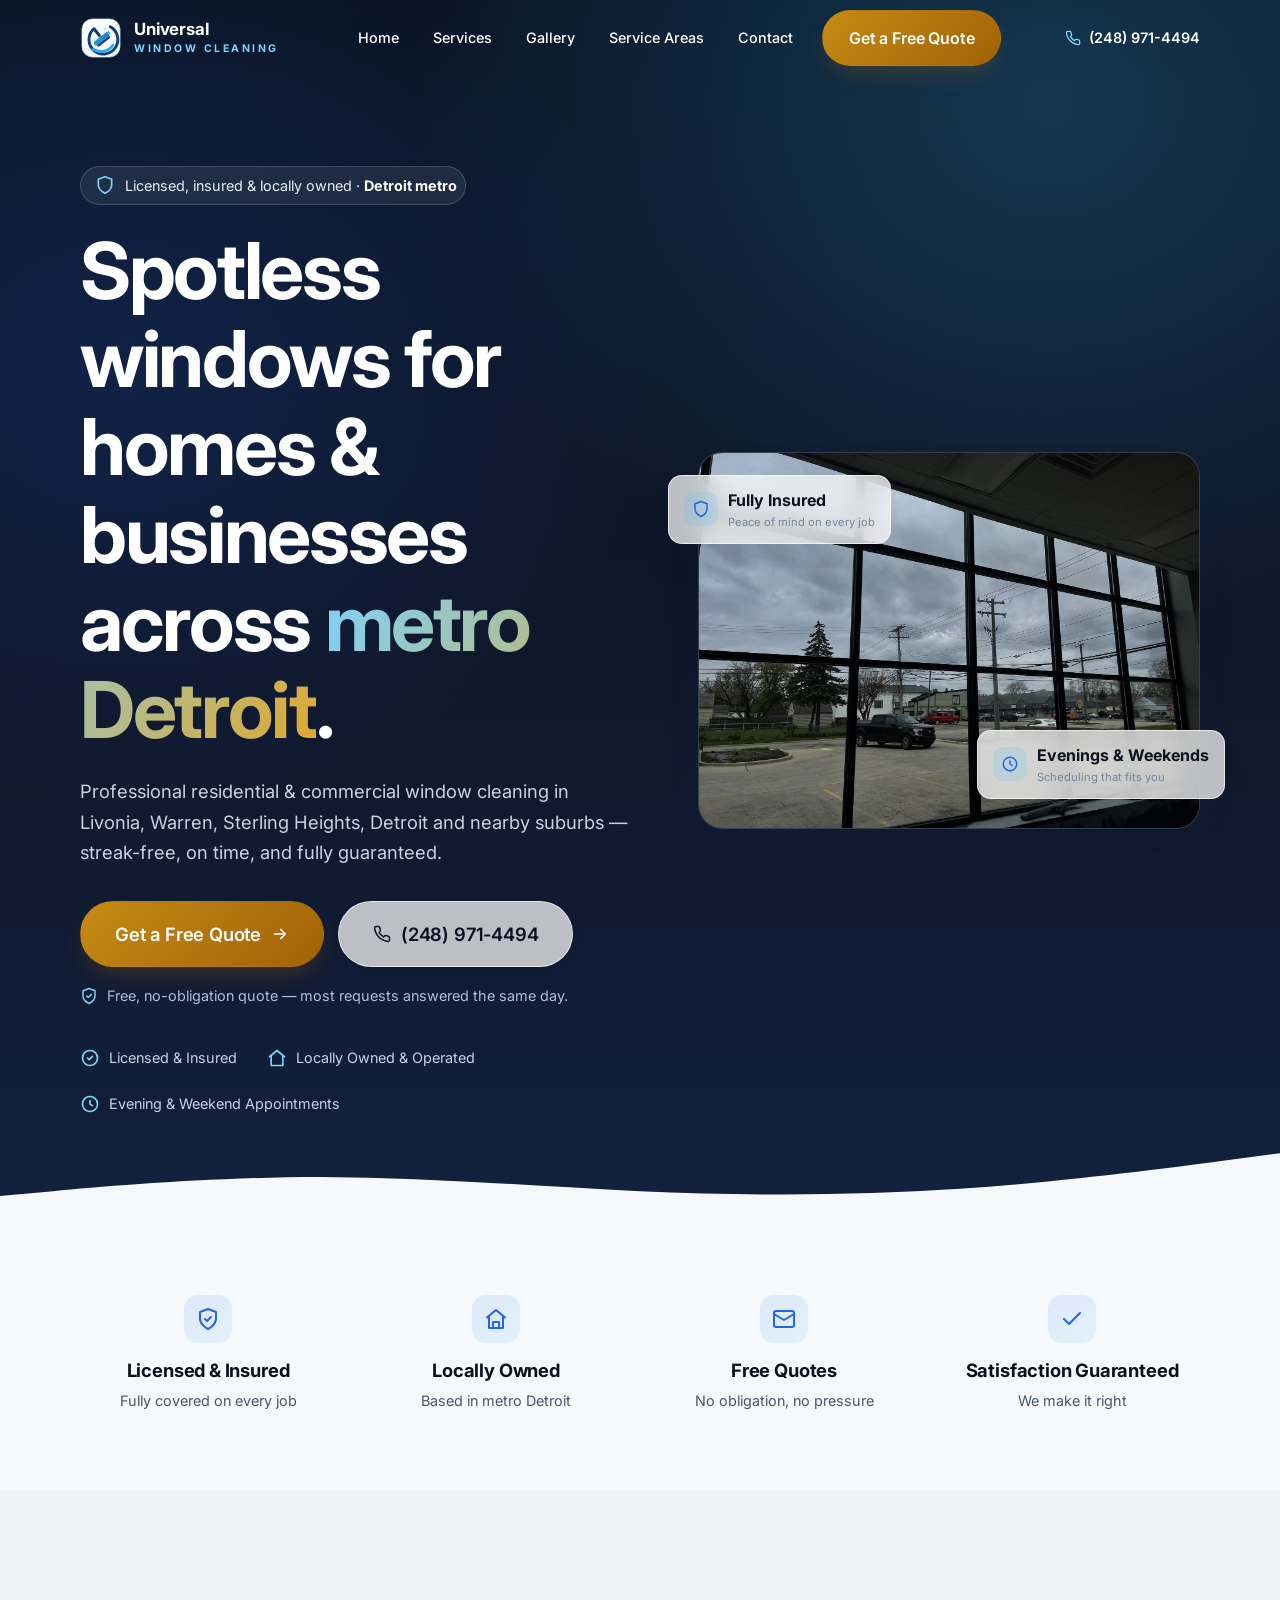
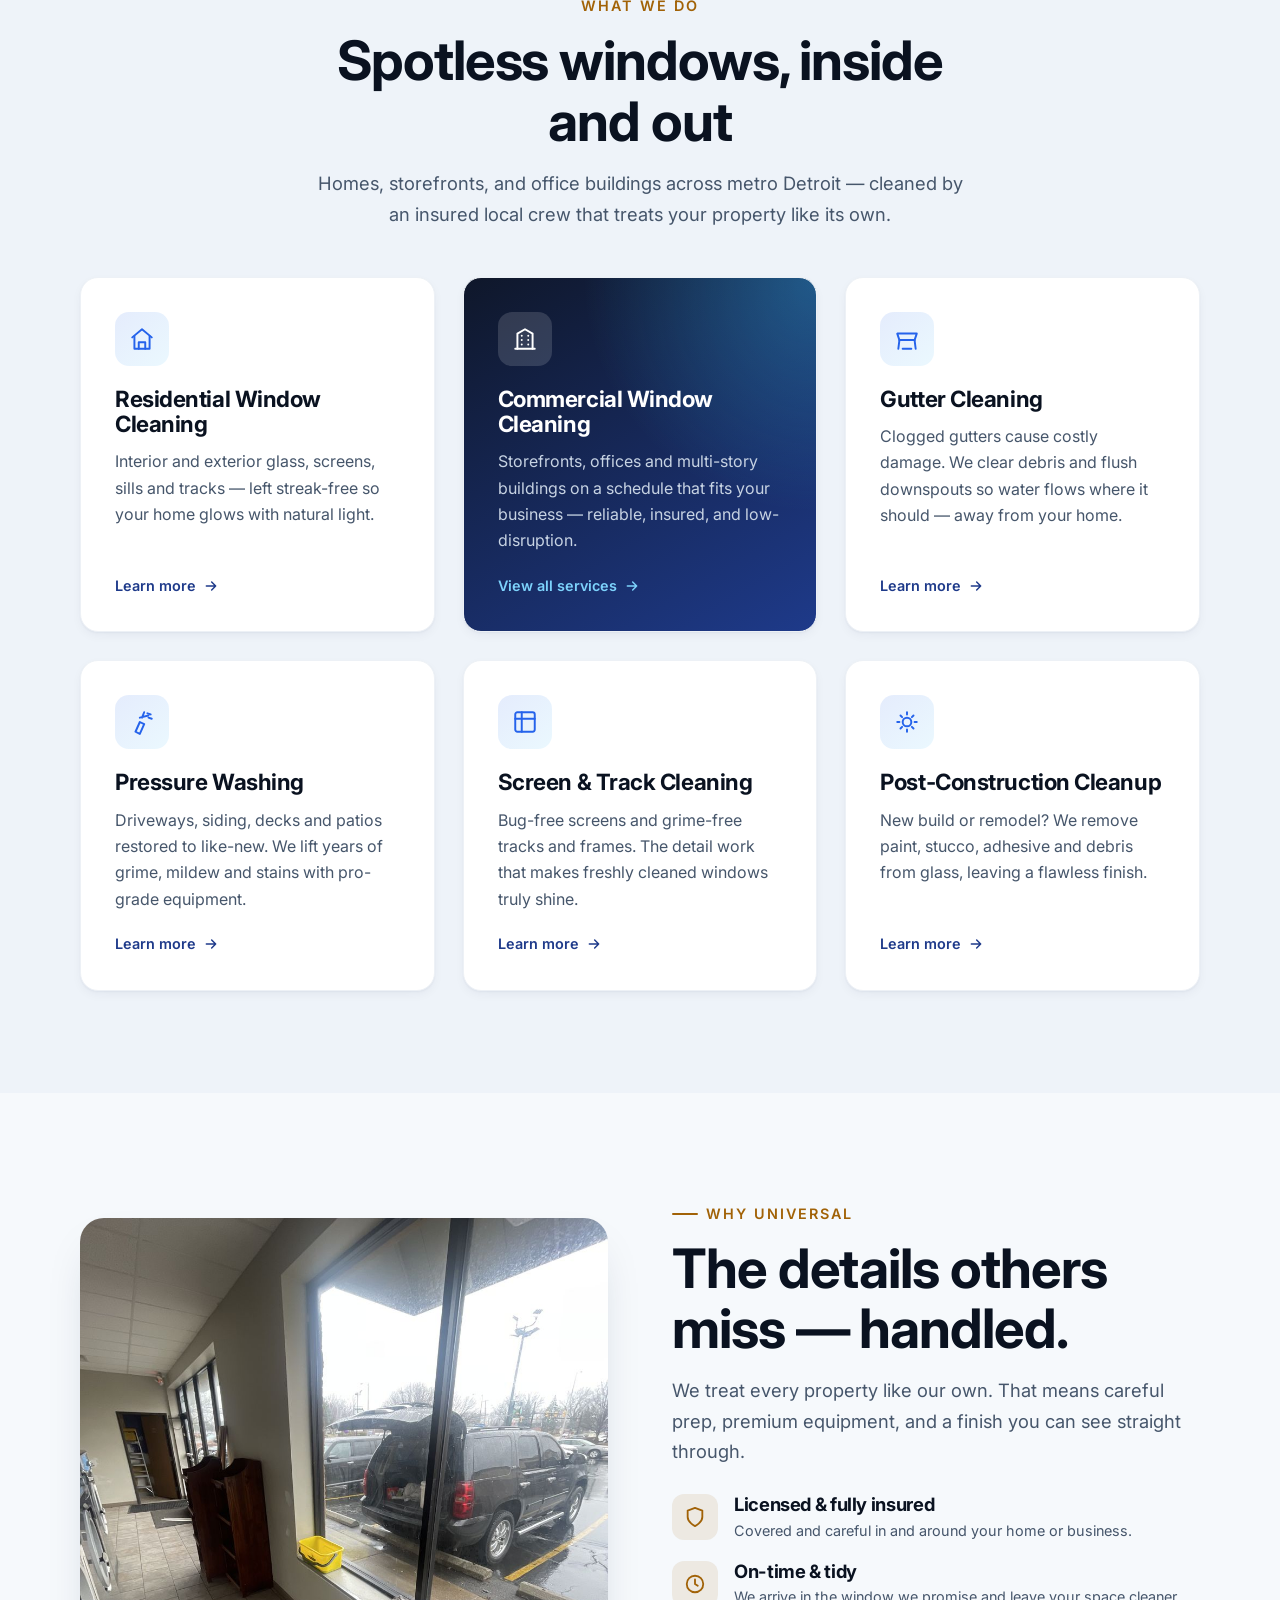
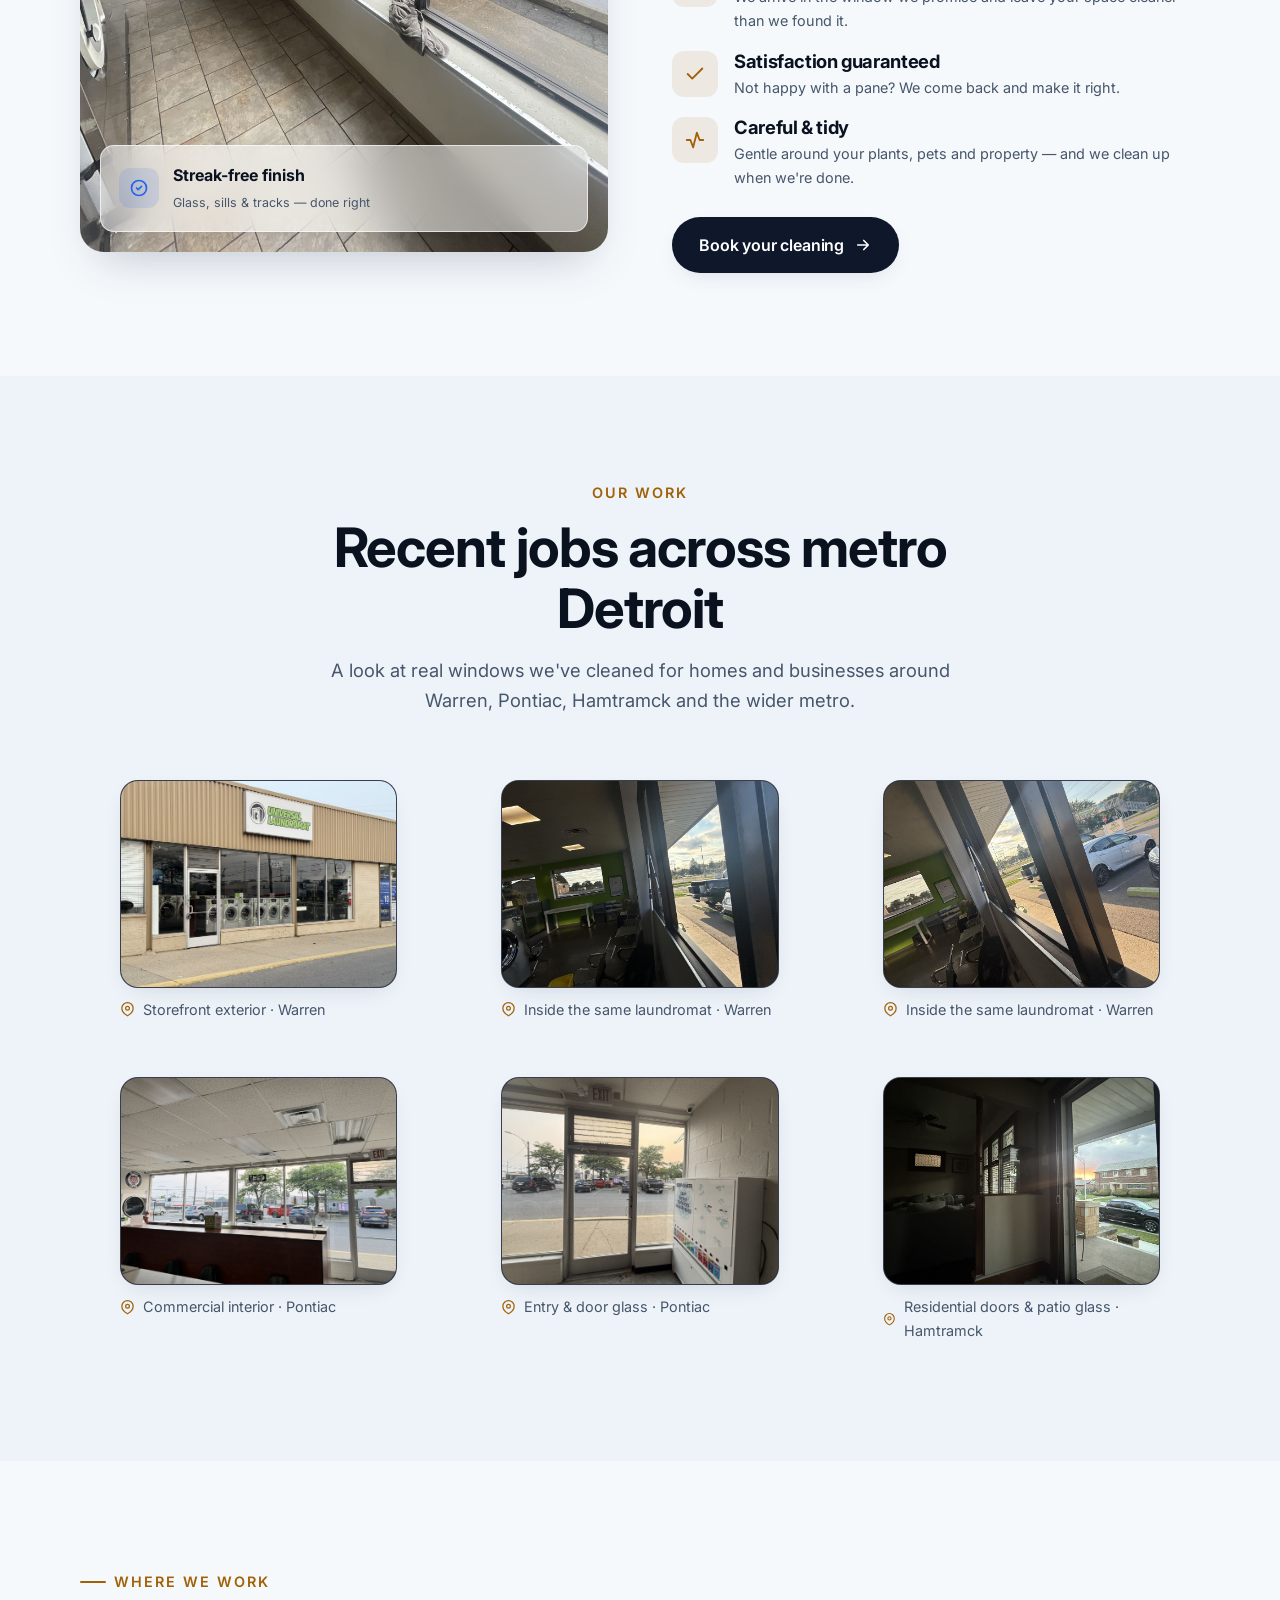
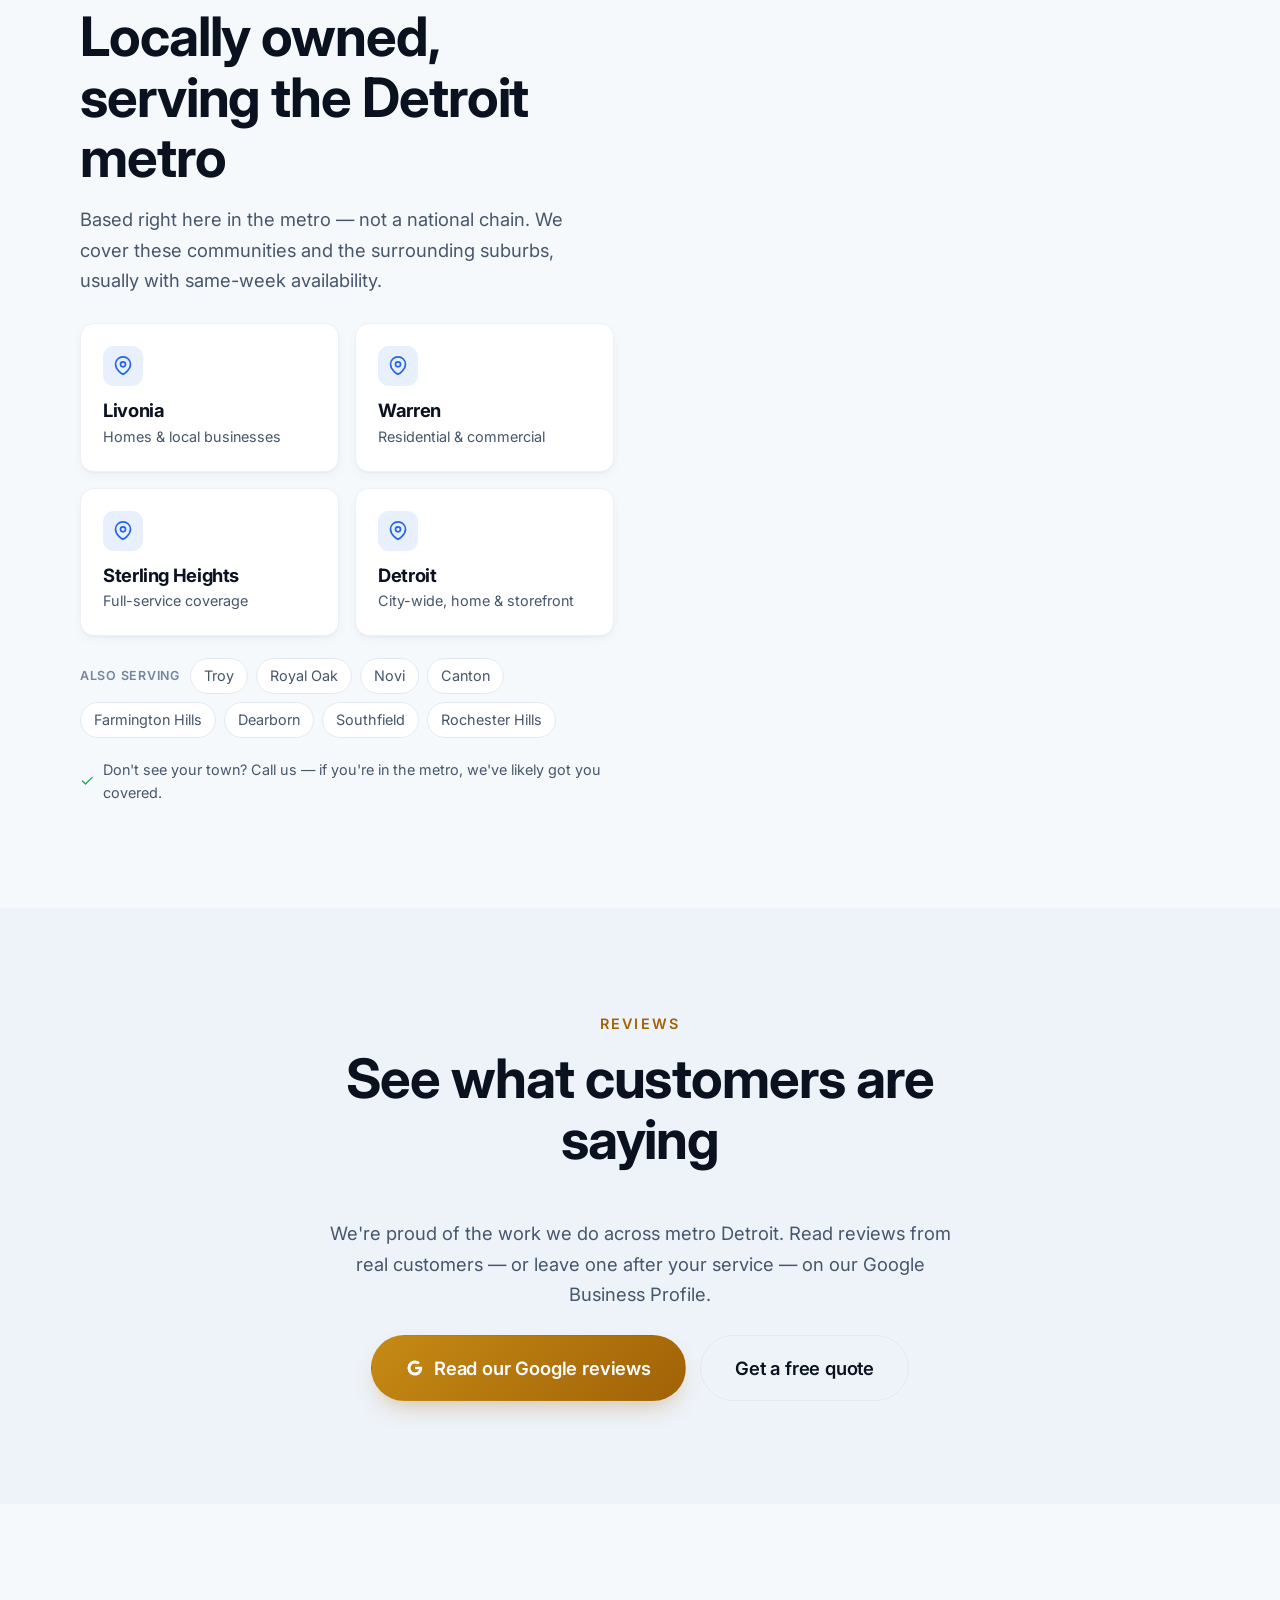
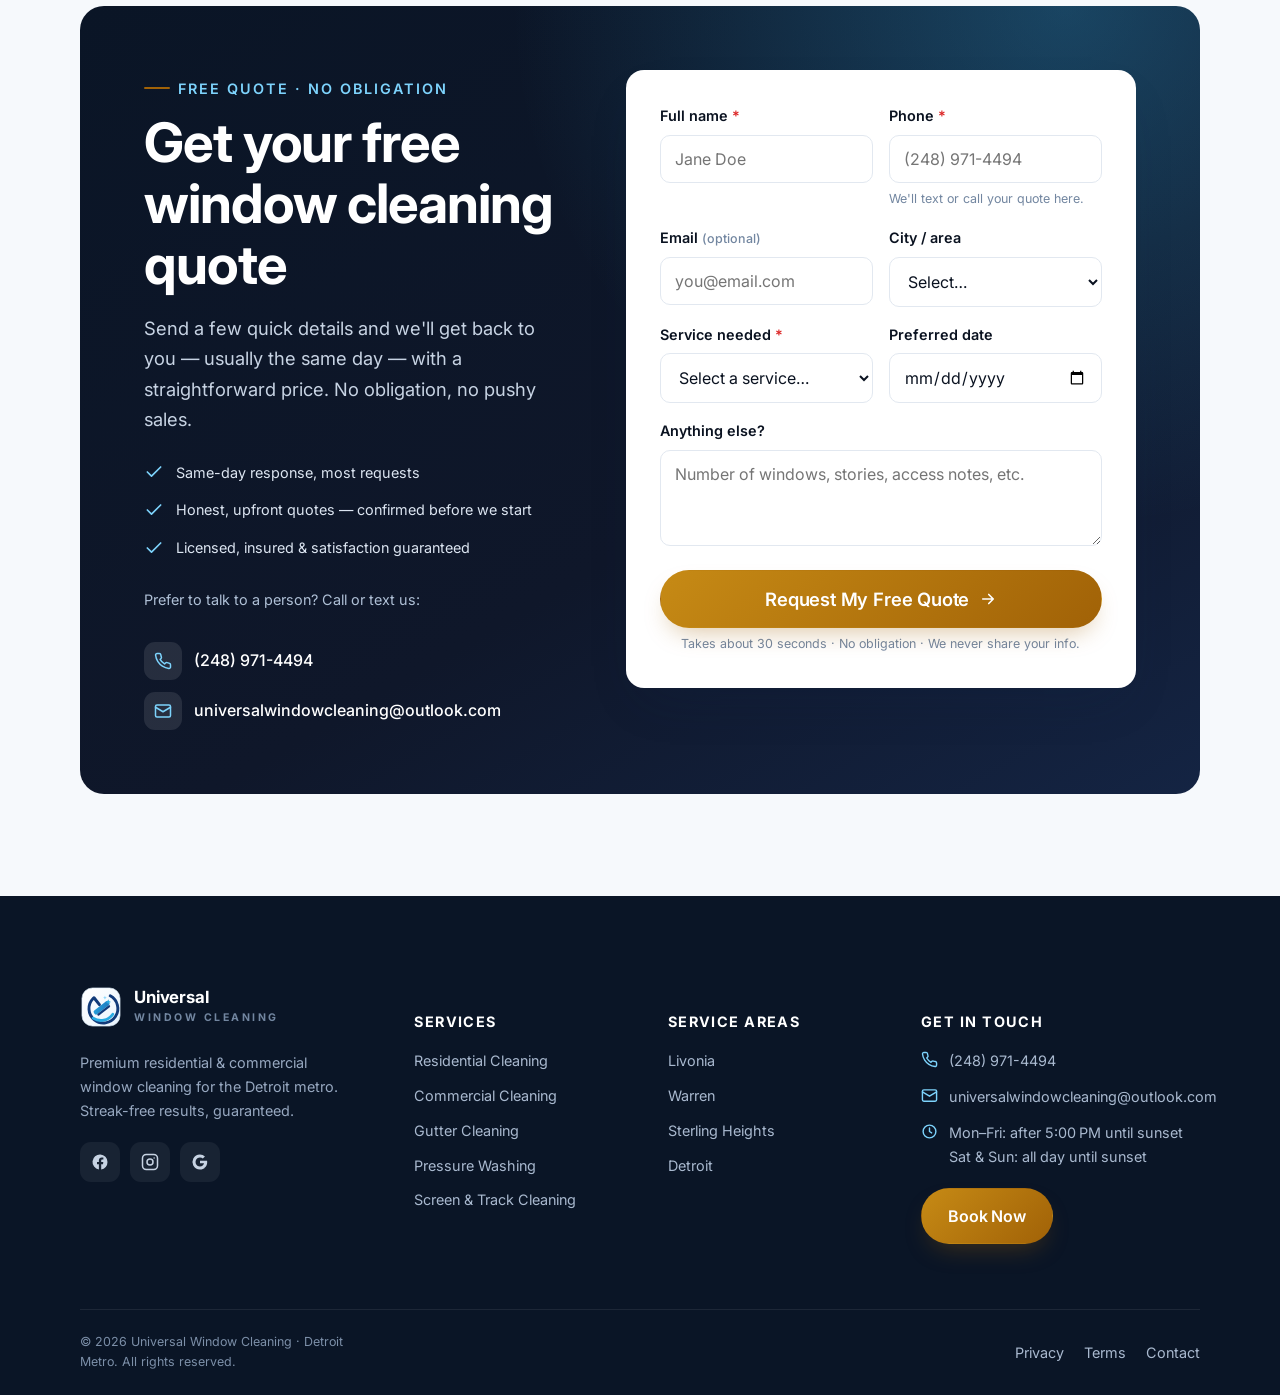
==== index.html @ 9f1f8713 "Initial launch-ready UWC website" ====
<!DOCTYPE html>
<html lang="en">
<head>
  <meta charset="UTF-8" />
  <meta name="viewport" content="width=device-width, initial-scale=1" />
  <title>Universal Window Cleaning — Detroit Metro's Clearest View</title>
  <meta name="description" content="Premium residential & commercial window cleaning across the Detroit metro — Livonia, Warren, Sterling Heights & Detroit. Licensed, insured, streak-free. Get a free quote." />
  <meta name="theme-color" content="#0A1526" />
  <link rel="icon" href="assets/img/logo.svg" type="image/svg+xml" />
  <link rel="preconnect" href="https://fonts.googleapis.com" />
  <link rel="preconnect" href="https://fonts.gstatic.com" crossorigin />
  <link href="https://fonts.googleapis.com/css2?family=Inter:wght@300;400;500;600;700;800&display=swap" rel="stylesheet" />
  <link rel="stylesheet" href="assets/css/styles.css" />
</head>
<body>

  <!-- ============ LOADING SCREEN (ref 12.png) ============ -->
  <div class="loader" aria-hidden="true">
    <div class="loader__inner">
      <div class="loader__mark">
        <div class="loader__shine"></div>
        <img class="loader__logo" src="assets/img/logo.svg" width="84" height="84" alt="" />
      </div>
      <div class="loader__name">Universal Window Cleaning</div>
      <div class="loader__tag">Detroit Metro</div>
      <div class="loader__bar"></div>
    </div>
  </div>

  <!-- ============ NAV ============ -->
  <header class="nav is-top" id="nav">
    <div class="container nav__inner">
      <a class="brand" href="index.html" aria-label="Universal Window Cleaning home">
        <img class="brand__logo" src="assets/img/logo.svg" width="42" height="42" alt="" />
        <span class="brand__text"><b>Universal</b><span>Window Cleaning</span></span>
      </a>
      <nav class="nav__menu" aria-label="Primary">
        <a class="nav__link is-active" href="index.html">Home</a>
        <a class="nav__link" href="services.html">Services</a>
        <a class="nav__link" href="index.html#gallery">Gallery</a>
        <a class="nav__link" href="index.html#areas">Service Areas</a>
        <a class="nav__link" href="index.html#book">Contact</a>
        <a class="btn btn--gold nav__cta" href="index.html#book">Get a Free Quote</a>
      </nav>
      <div class="nav__actions">
        <a class="nav__phone" href="tel:+12489714494">
          <svg width="20" height="20" viewBox="0 0 24 24" fill="none" stroke="currentColor" stroke-width="2" stroke-linecap="round" stroke-linejoin="round"><path d="M22 16.92v3a2 2 0 0 1-2.18 2 19.79 19.79 0 0 1-8.63-3.07 19.5 19.5 0 0 1-6-6 19.79 19.79 0 0 1-3.07-8.67A2 2 0 0 1 4.11 2h3a2 2 0 0 1 2 1.72c.13.96.36 1.9.7 2.81a2 2 0 0 1-.45 2.11L8.09 9.91a16 16 0 0 0 6 6l1.27-1.27a2 2 0 0 1 2.11-.45c.9.34 1.85.57 2.81.7A2 2 0 0 1 22 16.92z"/></svg>
          (248) 971-4494
        </a>
        <button class="nav__toggle" aria-label="Toggle menu" aria-expanded="false"><span></span><span></span><span></span></button>
      </div>
    </div>
  </header>

  <main>
    <!-- ============ HERO (ref 1.png) ============ -->
    <section class="hero">
      <div class="container">
        <div class="hero__grid">
          <div class="hero__copy">
            <span class="hero__badge">
              <svg width="20" height="20" viewBox="0 0 24 24" fill="none" stroke="currentColor" stroke-width="2" stroke-linecap="round" stroke-linejoin="round" style="color:var(--sky-400)"><path d="M12 22s8-4 8-10V5l-8-3-8 3v7c0 6 8 10 8 10z"/></svg>
              <span>Licensed, insured &amp; locally owned · <b>Detroit metro</b></span>
            </span>
            <h1>Spotless windows for homes &amp; businesses across <span class="accent">metro Detroit</span>.</h1>
            <p class="hero__sub">Professional residential &amp; commercial window cleaning in Livonia, Warren, Sterling Heights, Detroit and nearby suburbs — streak-free, on time, and fully guaranteed.</p>
            <div class="hero__cta">
              <a class="btn btn--gold btn--lg" href="index.html#book">
                Get a Free Quote
                <svg width="20" height="20" viewBox="0 0 24 24" fill="none" stroke="currentColor" stroke-width="2.2" stroke-linecap="round" stroke-linejoin="round"><path d="M5 12h14M13 6l6 6-6 6"/></svg>
              </a>
              <a class="btn btn--glass btn--lg" href="tel:+12489714494">
                <svg width="20" height="20" viewBox="0 0 24 24" fill="none" stroke="currentColor" stroke-width="2" stroke-linecap="round" stroke-linejoin="round"><path d="M22 16.92v3a2 2 0 0 1-2.18 2 19.79 19.79 0 0 1-8.63-3.07 19.5 19.5 0 0 1-6-6 19.79 19.79 0 0 1-3.07-8.67A2 2 0 0 1 4.11 2h3a2 2 0 0 1 2 1.72c.13.96.36 1.9.7 2.81a2 2 0 0 1-.45 2.11L8.09 9.91a16 16 0 0 0 6 6l1.27-1.27a2 2 0 0 1 2.11-.45c.9.34 1.85.57 2.81.7A2 2 0 0 1 22 16.92z"/></svg>
                (248) 971-4494
              </a>
            </div>
            <p class="hero__note">
              <svg width="20" height="20" viewBox="0 0 24 24" fill="none" stroke="currentColor" stroke-width="2" stroke-linecap="round" stroke-linejoin="round"><path d="M12 22s8-4 8-10V5l-8-3-8 3v7c0 6 8 10 8 10z"/><path d="M9 12l2 2 4-4"/></svg>
              Free, no-obligation quote — most requests answered the same day.
            </p>
            <ul class="hero__trust">
              <li><svg width="20" height="20" viewBox="0 0 24 24" fill="none" stroke="currentColor" stroke-width="2" stroke-linecap="round" stroke-linejoin="round"><path d="M9 12l2 2 4-4"/><path d="M21 12a9 9 0 1 1-18 0 9 9 0 0 1 18 0z"/></svg> Licensed &amp; Insured</li>
              <li><svg width="20" height="20" viewBox="0 0 24 24" fill="none" stroke="currentColor" stroke-width="2" stroke-linecap="round" stroke-linejoin="round"><path d="M3 10.5L12 3l9 7.5"/><path d="M5 9.5V21h14V9.5"/></svg> Locally Owned &amp; Operated</li>
              <li><svg width="20" height="20" viewBox="0 0 24 24" fill="none" stroke="currentColor" stroke-width="2" stroke-linecap="round" stroke-linejoin="round"><path d="M12 8v4l3 2"/><circle cx="12" cy="12" r="9"/></svg> Evening &amp; Weekend Appointments</li>
            </ul>
          </div>

          <div class="hero__visual">
            <div class="photo-frame">
              <img src="assets/img/hero.jpg" alt="Freshly cleaned floor-to-ceiling storefront windows by Universal Window Cleaning in metro Detroit" width="1700" height="1275" fetchpriority="high" />
            </div>
            <div class="hero__chip hero__chip--tl">
              <span class="ico"><svg width="20" height="20" viewBox="0 0 24 24" fill="none" stroke="currentColor" stroke-width="2" stroke-linecap="round" stroke-linejoin="round"><path d="M12 22s8-4 8-10V5l-8-3-8 3v7c0 6 8 10 8 10z"/></svg></span>
              <span><b>Fully Insured</b><small>Peace of mind on every job</small></span>
            </div>
            <div class="hero__chip hero__chip--br">
              <span class="ico"><svg width="20" height="20" viewBox="0 0 24 24" fill="none" stroke="currentColor" stroke-width="2" stroke-linecap="round" stroke-linejoin="round"><path d="M12 8v4l3 2"/><circle cx="12" cy="12" r="9"/></svg></span>
              <span><b>Evenings &amp; Weekends</b><small>Scheduling that fits you</small></span>
            </div>
          </div>
        </div>
      </div>
      <div class="wave" aria-hidden="true">
        <svg viewBox="0 0 1440 90" preserveAspectRatio="none"><path fill="currentColor" d="M0,64L60,58.7C120,53,240,43,360,42.7C480,43,600,53,720,58.7C840,64,960,64,1080,56C1200,48,1320,32,1380,24L1440,16L1440,90L0,90Z"></path></svg>
      </div>
    </section>

    <!-- ============ STATS / TRUST BAR ============ -->
    <section class="section section--tight">
      <div class="container">
        <div class="stats">
          <div class="stat reveal">
            <div class="stat__ico"><svg width="20" height="20" viewBox="0 0 24 24" fill="none" stroke="currentColor" stroke-width="2" stroke-linecap="round" stroke-linejoin="round"><path d="M12 22s8-4 8-10V5l-8-3-8 3v7c0 6 8 10 8 10z"/><path d="M9 12l2 2 4-4"/></svg></div>
            <div class="stat__title">Licensed &amp; Insured</div>
            <div class="stat__label">Fully covered on every job</div>
          </div>
          <div class="stat reveal" data-delay="1">
            <div class="stat__ico"><svg width="20" height="20" viewBox="0 0 24 24" fill="none" stroke="currentColor" stroke-width="2" stroke-linecap="round" stroke-linejoin="round"><path d="M3 10.5L12 3l9 7.5"/><path d="M5 9.5V21h14V9.5"/><path d="M9 21v-6h6v6"/></svg></div>
            <div class="stat__title">Locally Owned</div>
            <div class="stat__label">Based in metro Detroit</div>
          </div>
          <div class="stat reveal" data-delay="2">
            <div class="stat__ico"><svg width="20" height="20" viewBox="0 0 24 24" fill="none" stroke="currentColor" stroke-width="2" stroke-linecap="round" stroke-linejoin="round"><rect x="2" y="4" width="20" height="16" rx="2"/><path d="M22 7l-10 6L2 7"/></svg></div>
            <div class="stat__title">Free Quotes</div>
            <div class="stat__label">No obligation, no pressure</div>
          </div>
          <div class="stat reveal" data-delay="3">
            <div class="stat__ico"><svg width="20" height="20" viewBox="0 0 24 24" fill="none" stroke="currentColor" stroke-width="2" stroke-linecap="round" stroke-linejoin="round"><path d="M20 6L9 17l-5-5"/></svg></div>
            <div class="stat__title">Satisfaction Guaranteed</div>
            <div class="stat__label">We make it right</div>
          </div>
        </div>
      </div>
    </section>

    <!-- ============ SERVICES (ref 2.png — title/description) ============ -->
    <section class="section section--alt" id="services">
      <div class="container">
        <div class="section-head center reveal">
          <span class="eyebrow">What we do</span>
          <h2 class="section-title">Spotless windows, inside and out</h2>
          <p class="section-sub">Homes, storefronts, and office buildings across metro Detroit — cleaned by an insured local crew that treats your property like its own.</p>
        </div>
        <div class="services-grid">
          <article class="card service reveal">
            <div class="service__icon"><svg width="20" height="20" viewBox="0 0 24 24" fill="none" stroke="currentColor" stroke-width="1.8" stroke-linecap="round" stroke-linejoin="round"><path d="M3 10.5L12 3l9 7.5"/><path d="M5 9.5V21h14V9.5"/><path d="M9 21v-6h6v6"/></svg></div>
            <h3>Residential Window Cleaning</h3>
            <p>Interior and exterior glass, screens, sills and tracks — left streak-free so your home glows with natural light.</p>
            <a class="service__link" href="service-detail.html">Learn more <svg width="20" height="20" viewBox="0 0 24 24" fill="none" stroke="currentColor" stroke-width="2.2" stroke-linecap="round" stroke-linejoin="round"><path d="M5 12h14M13 6l6 6-6 6"/></svg></a>
          </article>

          <article class="card service service--feature reveal" data-delay="1">
            <div class="service__icon"><svg width="20" height="20" viewBox="0 0 24 24" fill="none" stroke="currentColor" stroke-width="1.8" stroke-linecap="round" stroke-linejoin="round"><path d="M3 21h18"/><path d="M5 21V7l7-4 7 4v14"/><path d="M9 9h.01M9 13h.01M9 17h.01M15 9h.01M15 13h.01M15 17h.01"/></svg></div>
            <h3>Commercial Window Cleaning</h3>
            <p>Storefronts, offices and multi-story buildings on a schedule that fits your business — reliable, insured, and low-disruption.</p>
            <a class="service__link" href="services.html">View all services <svg width="20" height="20" viewBox="0 0 24 24" fill="none" stroke="currentColor" stroke-width="2.2" stroke-linecap="round" stroke-linejoin="round"><path d="M5 12h14M13 6l6 6-6 6"/></svg></a>
          </article>

          <article class="card service reveal" data-delay="2">
            <div class="service__icon"><svg width="20" height="20" viewBox="0 0 24 24" fill="none" stroke="currentColor" stroke-width="1.8" stroke-linecap="round" stroke-linejoin="round"><path d="M3 7h18l-2 6H5L3 7z"/><path d="M5 13l-1 8M19 13l1 8M8 21h8"/></svg></div>
            <h3>Gutter Cleaning</h3>
            <p>Clogged gutters cause costly damage. We clear debris and flush downspouts so water flows where it should — away from your home.</p>
            <a class="service__link" href="services.html">Learn more <svg width="20" height="20" viewBox="0 0 24 24" fill="none" stroke="currentColor" stroke-width="2.2" stroke-linecap="round" stroke-linejoin="round"><path d="M5 12h14M13 6l6 6-6 6"/></svg></a>
          </article>

          <article class="card service reveal">
            <div class="service__icon"><svg width="20" height="20" viewBox="0 0 24 24" fill="none" stroke="currentColor" stroke-width="1.8" stroke-linecap="round" stroke-linejoin="round"><path d="M14 3l-2 5M10 8l8-2"/><path d="M6 21l4-9 4 2-4 9-4-2z"/><path d="M17 4l3 1M18 8l3 1"/></svg></div>
            <h3>Pressure Washing</h3>
            <p>Driveways, siding, decks and patios restored to like-new. We lift years of grime, mildew and stains with pro-grade equipment.</p>
            <a class="service__link" href="services.html">Learn more <svg width="20" height="20" viewBox="0 0 24 24" fill="none" stroke="currentColor" stroke-width="2.2" stroke-linecap="round" stroke-linejoin="round"><path d="M5 12h14M13 6l6 6-6 6"/></svg></a>
          </article>

          <article class="card service reveal" data-delay="1">
            <div class="service__icon"><svg width="20" height="20" viewBox="0 0 24 24" fill="none" stroke="currentColor" stroke-width="1.8" stroke-linecap="round" stroke-linejoin="round"><rect x="3" y="3" width="18" height="18" rx="2"/><path d="M3 9h18M9 3v18"/></svg></div>
            <h3>Screen &amp; Track Cleaning</h3>
            <p>Bug-free screens and grime-free tracks and frames. The detail work that makes freshly cleaned windows truly shine.</p>
            <a class="service__link" href="services.html">Learn more <svg width="20" height="20" viewBox="0 0 24 24" fill="none" stroke="currentColor" stroke-width="2.2" stroke-linecap="round" stroke-linejoin="round"><path d="M5 12h14M13 6l6 6-6 6"/></svg></a>
          </article>

          <article class="card service reveal" data-delay="2">
            <div class="service__icon"><svg width="20" height="20" viewBox="0 0 24 24" fill="none" stroke="currentColor" stroke-width="1.8" stroke-linecap="round" stroke-linejoin="round"><path d="M12 3v2M12 19v2M5 12H3M21 12h-2M6 6l1.5 1.5M16.5 16.5L18 18M18 6l-1.5 1.5M7.5 16.5L6 18"/><circle cx="12" cy="12" r="4"/></svg></div>
            <h3>Post-Construction Cleanup</h3>
            <p>New build or remodel? We remove paint, stucco, adhesive and debris from glass, leaving a flawless finish.</p>
            <a class="service__link" href="services.html">Learn more <svg width="20" height="20" viewBox="0 0 24 24" fill="none" stroke="currentColor" stroke-width="2.2" stroke-linecap="round" stroke-linejoin="round"><path d="M5 12h14M13 6l6 6-6 6"/></svg></a>
          </article>
        </div>
      </div>
    </section>

    <!-- ============ WHY US ============ -->
    <section class="section">
      <div class="container">
        <div class="split">
          <div class="media-frame reveal">
            <img src="assets/img/feature.jpg" alt="Freshly cleaned interior window by Universal Window Cleaning, metro Detroit" width="975" height="1300" loading="lazy" />
            <div class="badge-float glass">
              <span class="ico" style="width:40px;height:40px;border-radius:11px;display:grid;place-items:center;background:rgba(37,99,235,.12);color:var(--blue-600);flex:none">
                <svg viewBox="0 0 24 24" width="20" height="20" fill="none" stroke="currentColor" stroke-width="2" stroke-linecap="round" stroke-linejoin="round"><path d="M9 12l2 2 4-4"/><circle cx="12" cy="12" r="9"/></svg>
              </span>
              <span><b>Streak-free finish</b><br /><small>Glass, sills &amp; tracks — done right</small></span>
            </div>
          </div>
          <div class="reveal" data-delay="1">
            <span class="eyebrow">Why Universal</span>
            <h2 class="section-title">The details others miss — handled.</h2>
            <p class="section-sub">We treat every property like our own. That means careful prep, premium equipment, and a finish you can see straight through.</p>
            <div class="feature-list">
              <div class="feature">
                <span class="feature__ico"><svg width="20" height="20" viewBox="0 0 24 24" fill="none" stroke="currentColor" stroke-width="2" stroke-linecap="round" stroke-linejoin="round"><path d="M12 22s8-4 8-10V5l-8-3-8 3v7c0 6 8 10 8 10z"/></svg></span>
                <div><h4>Licensed &amp; fully insured</h4><p>Covered and careful in and around your home or business.</p></div>
              </div>
              <div class="feature">
                <span class="feature__ico"><svg width="20" height="20" viewBox="0 0 24 24" fill="none" stroke="currentColor" stroke-width="2" stroke-linecap="round" stroke-linejoin="round"><circle cx="12" cy="12" r="9"/><path d="M12 7v5l3 2"/></svg></span>
                <div><h4>On-time &amp; tidy</h4><p>We arrive in the window we promise and leave your space cleaner than we found it.</p></div>
              </div>
              <div class="feature">
                <span class="feature__ico"><svg width="20" height="20" viewBox="0 0 24 24" fill="none" stroke="currentColor" stroke-width="2" stroke-linecap="round" stroke-linejoin="round"><path d="M20 6L9 17l-5-5"/></svg></span>
                <div><h4>Satisfaction guaranteed</h4><p>Not happy with a pane? We come back and make it right.</p></div>
              </div>
              <div class="feature">
                <span class="feature__ico"><svg width="20" height="20" viewBox="0 0 24 24" fill="none" stroke="currentColor" stroke-width="2" stroke-linecap="round" stroke-linejoin="round"><path d="M3 12h4l3 8 4-16 3 8h4"/></svg></span>
                <div><h4>Careful &amp; tidy</h4><p>Gentle around your plants, pets and property — and we clean up when we're done.</p></div>
              </div>
            </div>
            <a class="btn btn--primary" href="index.html#book" style="margin-top:28px">Book your cleaning
              <svg width="20" height="20" viewBox="0 0 24 24" fill="none" stroke="currentColor" stroke-width="2.2" stroke-linecap="round" stroke-linejoin="round"><path d="M5 12h14M13 6l6 6-6 6"/></svg>
            </a>
          </div>
        </div>
      </div>
    </section>

    <!-- ============ GALLERY (before/after) ============ -->
    <section class="section section--alt" id="gallery">
      <div class="container">
        <div class="section-head center reveal">
          <span class="eyebrow">Our work</span>
          <h2 class="section-title">Recent jobs across metro Detroit</h2>
          <p class="section-sub">A look at real windows we've cleaned for homes and businesses around Warren, Pontiac, Hamtramck and the wider metro.</p>
        </div>
        <div class="gallery">
          <figure class="reveal">
            <div class="photo-frame"><img src="assets/img/work-2.jpg" alt="Freshly cleaned laundromat storefront windows in Warren" width="1300" height="975" loading="lazy" /></div>
            <figcaption class="gallery__cap"><svg width="20" height="20" viewBox="0 0 24 24" fill="none" stroke="currentColor" stroke-width="2" stroke-linecap="round" stroke-linejoin="round"><path d="M21 10c0 7-9 12-9 12s-9-5-9-12a9 9 0 0 1 18 0z"/><circle cx="12" cy="10" r="3"/></svg> Storefront exterior · Warren</figcaption>
          </figure>
          <figure class="reveal" data-delay="1">
            <div class="photo-frame"><img src="assets/img/work-5.jpg" alt="Clean interior windows inside the same Warren laundromat" width="975" height="1300" loading="lazy" /></div>
            <figcaption class="gallery__cap"><svg width="20" height="20" viewBox="0 0 24 24" fill="none" stroke="currentColor" stroke-width="2" stroke-linecap="round" stroke-linejoin="round"><path d="M21 10c0 7-9 12-9 12s-9-5-9-12a9 9 0 0 1 18 0z"/><circle cx="12" cy="10" r="3"/></svg> Inside the same laundromat · Warren</figcaption>
          </figure>
          <figure class="reveal" data-delay="2">
            <div class="photo-frame"><img src="assets/img/work-4.jpg" alt="Streak-free interior glass inside the same Warren laundromat" width="975" height="1300" loading="lazy" /></div>
            <figcaption class="gallery__cap"><svg width="20" height="20" viewBox="0 0 24 24" fill="none" stroke="currentColor" stroke-width="2" stroke-linecap="round" stroke-linejoin="round"><path d="M21 10c0 7-9 12-9 12s-9-5-9-12a9 9 0 0 1 18 0z"/><circle cx="12" cy="10" r="3"/></svg> Inside the same laundromat · Warren</figcaption>
          </figure>
          <figure class="reveal">
            <div class="photo-frame"><img src="assets/img/work-1.jpg" alt="Clean commercial interior windows in Pontiac" width="1300" height="975" loading="lazy" /></div>
            <figcaption class="gallery__cap"><svg width="20" height="20" viewBox="0 0 24 24" fill="none" stroke="currentColor" stroke-width="2" stroke-linecap="round" stroke-linejoin="round"><path d="M21 10c0 7-9 12-9 12s-9-5-9-12a9 9 0 0 1 18 0z"/><circle cx="12" cy="10" r="3"/></svg> Commercial interior · Pontiac</figcaption>
          </figure>
          <figure class="reveal" data-delay="1">
            <div class="photo-frame"><img src="assets/img/work-3.jpg" alt="Clean glass entry door in Pontiac" width="1300" height="975" loading="lazy" /></div>
            <figcaption class="gallery__cap"><svg width="20" height="20" viewBox="0 0 24 24" fill="none" stroke="currentColor" stroke-width="2" stroke-linecap="round" stroke-linejoin="round"><path d="M21 10c0 7-9 12-9 12s-9-5-9-12a9 9 0 0 1 18 0z"/><circle cx="12" cy="10" r="3"/></svg> Entry &amp; door glass · Pontiac</figcaption>
          </figure>
          <figure class="reveal" data-delay="2">
            <div class="photo-frame"><img src="assets/img/work-6.jpg" alt="Clean residential patio door glass in Hamtramck" width="975" height="1300" loading="lazy" /></div>
            <figcaption class="gallery__cap"><svg width="20" height="20" viewBox="0 0 24 24" fill="none" stroke="currentColor" stroke-width="2" stroke-linecap="round" stroke-linejoin="round"><path d="M21 10c0 7-9 12-9 12s-9-5-9-12a9 9 0 0 1 18 0z"/><circle cx="12" cy="10" r="3"/></svg> Residential doors &amp; patio glass · Hamtramck</figcaption>
          </figure>
        </div>
      </div>
    </section>

    <!-- ============ SERVICE AREAS ============ -->
    <section class="section" id="areas">
      <div class="container">
        <div class="areas">
          <div class="reveal">
            <span class="eyebrow">Where we work</span>
            <h2 class="section-title">Locally owned, serving the Detroit metro</h2>
            <p class="section-sub">Based right here in the metro — not a national chain. We cover these communities and the surrounding suburbs, usually with same-week availability.</p>
            <div class="area-cards" style="margin-top:28px">
              <div class="area">
                <div class="area__pin"><svg width="20" height="20" viewBox="0 0 24 24" fill="none" stroke="currentColor" stroke-width="2" stroke-linecap="round" stroke-linejoin="round"><path d="M21 10c0 7-9 12-9 12s-9-5-9-12a9 9 0 0 1 18 0z"/><circle cx="12" cy="10" r="3"/></svg></div>
                <h4>Livonia</h4><p>Homes &amp; local businesses</p>
              </div>
              <div class="area">
                <div class="area__pin"><svg width="20" height="20" viewBox="0 0 24 24" fill="none" stroke="currentColor" stroke-width="2" stroke-linecap="round" stroke-linejoin="round"><path d="M21 10c0 7-9 12-9 12s-9-5-9-12a9 9 0 0 1 18 0z"/><circle cx="12" cy="10" r="3"/></svg></div>
                <h4>Warren</h4><p>Residential &amp; commercial</p>
              </div>
              <div class="area">
                <div class="area__pin"><svg width="20" height="20" viewBox="0 0 24 24" fill="none" stroke="currentColor" stroke-width="2" stroke-linecap="round" stroke-linejoin="round"><path d="M21 10c0 7-9 12-9 12s-9-5-9-12a9 9 0 0 1 18 0z"/><circle cx="12" cy="10" r="3"/></svg></div>
                <h4>Sterling Heights</h4><p>Full-service coverage</p>
              </div>
              <div class="area">
                <div class="area__pin"><svg width="20" height="20" viewBox="0 0 24 24" fill="none" stroke="currentColor" stroke-width="2" stroke-linecap="round" stroke-linejoin="round"><path d="M21 10c0 7-9 12-9 12s-9-5-9-12a9 9 0 0 1 18 0z"/><circle cx="12" cy="10" r="3"/></svg></div>
                <h4>Detroit</h4><p>City-wide, home &amp; storefront</p>
              </div>
            </div>
            <div class="area-tags" aria-label="Nearby suburbs we also serve">
              <span class="area-tags__label">Also serving</span>
              <span>Troy</span><span>Royal Oak</span><span>Novi</span><span>Canton</span><span>Farmington Hills</span><span>Dearborn</span><span>Southfield</span><span>Rochester Hills</span>
            </div>
            <p class="area-note"><svg width="20" height="20" viewBox="0 0 24 24" fill="none" stroke="currentColor" stroke-width="2" stroke-linecap="round" stroke-linejoin="round"><path d="M20 6L9 17l-5-5"/></svg> Don't see your town? Call us — if you're in the metro, we've likely got you covered.</p>
          </div>
          <div class="area-map reveal" data-delay="1">
            <div>
              <svg viewBox="0 0 24 24" width="46" height="46" fill="none" stroke="currentColor" stroke-width="1.6" stroke-linecap="round" stroke-linejoin="round" style="margin:0 auto 14px"><path d="M9 3L3 6v15l6-3 6 3 6-3V3l-6 3-6-3z"/><path d="M9 3v15M15 6v15"/></svg>
              <h3 style="color:#fff;font-size:var(--fs-xl)">Serving metro Detroit</h3>
              <p style="color:#C7D3E3;margin-top:8px;max-width:36ch;margin-inline:auto">Livonia · Warren · Sterling Heights · Detroit — plus nearby suburbs.</p>
              <ul class="area-map__trust">
                <li><svg width="20" height="20" viewBox="0 0 24 24" fill="none" stroke="currentColor" stroke-width="2.4" stroke-linecap="round" stroke-linejoin="round"><path d="M20 6L9 17l-5-5"/></svg> Locally owned &amp; operated</li>
                <li><svg width="20" height="20" viewBox="0 0 24 24" fill="none" stroke="currentColor" stroke-width="2.4" stroke-linecap="round" stroke-linejoin="round"><path d="M20 6L9 17l-5-5"/></svg> Licensed &amp; insured</li>
                <li><svg width="20" height="20" viewBox="0 0 24 24" fill="none" stroke="currentColor" stroke-width="2.4" stroke-linecap="round" stroke-linejoin="round"><path d="M20 6L9 17l-5-5"/></svg> Same-week availability</li>
              </ul>
              <a class="btn btn--gold" href="index.html#book" style="margin-top:22px">Check my address</a>
            </div>
          </div>
        </div>
      </div>
    </section>

    <!-- ============ TESTIMONIALS ============ -->
    <section class="section section--alt">
      <div class="container">
        <div class="section-head center reveal">
          <span class="eyebrow">Reviews</span>
          <h2 class="section-title">See what customers are saying</h2>
        </div>
        <div class="reviews reveal">
          <p class="section-sub" style="margin-top:0">We're proud of the work we do across metro Detroit. Read reviews from real customers — or leave one after your service — on our Google Business Profile.</p>
          <div style="display:flex;gap:14px;justify-content:center;flex-wrap:wrap;margin-top:26px">
            <a class="btn btn--gold btn--lg" href="https://share.google/cedoesM2oa7whhfxK" target="_blank" rel="noopener noreferrer">
              <svg width="20" height="20" viewBox="0 0 24 24" fill="currentColor"><path d="M21.6 12.2c0-.6-.1-1.2-.2-1.8H12v3.4h5.4a4.6 4.6 0 0 1-2 3v2.5h3.2c1.9-1.7 3-4.3 3-7.1z"/><path d="M12 22c2.7 0 5-.9 6.6-2.4l-3.2-2.5c-.9.6-2 1-3.4 1-2.6 0-4.8-1.7-5.6-4.1H3.1v2.6A10 10 0 0 0 12 22z"/><path d="M6.4 14c-.2-.6-.3-1.3-.3-2s.1-1.4.3-2V7.4H3.1a10 10 0 0 0 0 9.2L6.4 14z"/><path d="M12 5.9c1.5 0 2.8.5 3.8 1.5l2.8-2.8A10 10 0 0 0 12 2a10 10 0 0 0-8.9 5.4L6.4 10c.8-2.4 3-4.1 5.6-4.1z"/></svg>
              Read our Google reviews
            </a>
            <a class="btn btn--ghost btn--lg" href="index.html#book">Get a free quote</a>
          </div>
        </div>
        <!--
          Sample testimonials removed before launch (they were not real customers).
          Restore this block ONLY with genuine, permission-granted quotes:
          "Booked online and they were out the next day. Every window is spotless." — Sarah M., Livonia
          "We use Universal for our storefront every quarter. Always on time and professional." — David R., Warren
          "Windows, screens and gutters in one visit. Friendly crew, fair price." — Jenna T., Sterling Heights
        -->
      </div>
    </section>

    <!-- ============ BOOKING / CONTACT (CTA + form) ============ -->
    <section class="section" id="book">
      <div class="container">
        <div class="book reveal">
          <div class="book__grid">
            <div>
              <span class="eyebrow" style="color:var(--sky-400)">Free quote · No obligation</span>
              <h2 style="margin-top:12px">Get your free window cleaning quote</h2>
              <p class="book__lead">Send a few quick details and we'll get back to you — usually the same day — with a straightforward price. No obligation, no pushy sales.</p>
              <ul class="book__perks">
                <li><svg width="20" height="20" viewBox="0 0 24 24" fill="none" stroke="currentColor" stroke-width="2" stroke-linecap="round" stroke-linejoin="round"><path d="M20 6L9 17l-5-5"/></svg> Same-day response, most requests</li>
                <li><svg width="20" height="20" viewBox="0 0 24 24" fill="none" stroke="currentColor" stroke-width="2" stroke-linecap="round" stroke-linejoin="round"><path d="M20 6L9 17l-5-5"/></svg> Honest, upfront quotes — confirmed before we start</li>
                <li><svg width="20" height="20" viewBox="0 0 24 24" fill="none" stroke="currentColor" stroke-width="2" stroke-linecap="round" stroke-linejoin="round"><path d="M20 6L9 17l-5-5"/></svg> Licensed, insured &amp; satisfaction guaranteed</li>
              </ul>
              <p class="book__or">Prefer to talk to a person? Call or text us:</p>
              <div class="book__contact">
                <a href="tel:+12489714494"><span class="ico"><svg width="20" height="20" viewBox="0 0 24 24" fill="none" stroke="currentColor" stroke-width="2" stroke-linecap="round" stroke-linejoin="round"><path d="M22 16.92v3a2 2 0 0 1-2.18 2 19.79 19.79 0 0 1-8.63-3.07 19.5 19.5 0 0 1-6-6 19.79 19.79 0 0 1-3.07-8.67A2 2 0 0 1 4.11 2h3a2 2 0 0 1 2 1.72c.13.96.36 1.9.7 2.81a2 2 0 0 1-.45 2.11L8.09 9.91a16 16 0 0 0 6 6l1.27-1.27a2 2 0 0 1 2.11-.45c.9.34 1.85.57 2.81.7A2 2 0 0 1 22 16.92z"/></svg></span> (248) 971-4494</a>
                <a href="mailto:universalwindowcleaning@outlook.com"><span class="ico"><svg width="20" height="20" viewBox="0 0 24 24" fill="none" stroke="currentColor" stroke-width="2" stroke-linecap="round" stroke-linejoin="round"><rect x="2" y="4" width="20" height="16" rx="2"/><path d="M22 7l-10 6L2 7"/></svg></span> universalwindowcleaning@outlook.com</a>
              </div>
            </div>

            <div>
              <form class="form" id="booking-form" action="https://formspree.io/f/meebbnnp" method="POST" novalidate>
                <!-- Formspree config: subject line + honeypot spam trap -->
                <input type="hidden" name="_subject" value="New quote request — Universal Window Cleaning website" />
                <input type="text" name="_gotcha" tabindex="-1" autocomplete="off" aria-hidden="true" style="position:absolute;left:-9999px;width:1px;height:1px;overflow:hidden" />
                <div class="form__row">
                  <div class="field">
                    <label for="name">Full name <span class="req">*</span></label>
                    <input id="name" name="name" type="text" autocomplete="name" required placeholder="Jane Doe" />
                    <span class="field__error">Please enter your name.</span>
                  </div>
                  <div class="field">
                    <label for="phone">Phone <span class="req">*</span></label>
                    <input id="phone" name="phone" type="tel" autocomplete="tel" required placeholder="(248) 971-4494" />
                    <span class="field__help">We'll text or call your quote here.</span>
                    <span class="field__error">Please enter a phone number.</span>
                  </div>
                </div>
                <div class="form__row">
                  <div class="field">
                    <label for="email">Email <span class="opt">(optional)</span></label>
                    <input id="email" name="email" type="email" autocomplete="email" placeholder="you@email.com" />
                    <span class="field__error">Please enter a valid email.</span>
                  </div>
                  <div class="field">
                    <label for="city">City / area</label>
                    <select id="city" name="city">
                      <option value="">Select…</option>
                      <option>Livonia</option><option>Warren</option><option>Sterling Heights</option><option>Detroit</option>
                      <option>Troy</option><option>Royal Oak</option><option>Novi</option><option>Canton</option>
                      <option>Farmington Hills</option><option>Dearborn</option><option>Southfield</option><option>Rochester Hills</option>
                      <option>Other metro Detroit</option>
                    </select>
                  </div>
                </div>
                <div class="form__row">
                  <div class="field">
                    <label for="service">Service needed <span class="req">*</span></label>
                    <select id="service" name="service" required>
                      <option value="">Select a service…</option>
                      <option>Residential Window Cleaning</option>
                      <option>Commercial Window Cleaning</option>
                      <option>Gutter Cleaning</option>
                      <option>Pressure Washing</option>
                      <option>Screen &amp; Track Cleaning</option>
                      <option>Post-Construction Cleanup</option>
                    </select>
                    <span class="field__error">Please choose a service.</span>
                  </div>
                  <div class="field">
                    <label for="date">Preferred date</label>
                    <input id="date" name="date" type="date" />
                  </div>
                </div>
                <div class="field">
                  <label for="message">Anything else?</label>
                  <textarea id="message" name="message" placeholder="Number of windows, stories, access notes, etc."></textarea>
                </div>
                <button class="btn btn--gold btn--lg btn--block" type="submit">
                  Request My Free Quote
                  <svg width="20" height="20" viewBox="0 0 24 24" fill="none" stroke="currentColor" stroke-width="2.2" stroke-linecap="round" stroke-linejoin="round"><path d="M5 12h14M13 6l6 6-6 6"/></svg>
                </button>
                <p class="form__note">Takes about 30 seconds · No obligation · We never share your info.</p>
                <p class="form__status form__status--error" role="alert">Sorry — something went wrong sending your request. Please call or text <a href="tel:+12489714494" style="color:inherit;font-weight:600">(248) 971-4494</a> and we'll take care of you.</p>
              </form>
              <div class="form__success glass" style="border-radius:var(--r-lg)">
                <div class="check"><svg width="20" height="20" viewBox="0 0 24 24" fill="none" stroke="currentColor" stroke-width="2.4" stroke-linecap="round" stroke-linejoin="round"><path d="M20 6L9 17l-5-5"/></svg></div>
                <h3 style="font-size:var(--fs-xl)">Request received!</h3>
                <p style="color:var(--color-fg-soft);margin-top:8px">Thanks — we'll reach out within one business day with your free quote. For anything urgent, call <a href="tel:+12489714494" style="color:var(--color-secondary);font-weight:600">(248) 971-4494</a>.</p>
              </div>
            </div>
          </div>
        </div>
      </div>
    </section>
  </main>

  <!-- ============ FOOTER (ref 6.png) ============ -->
  <footer class="footer">
    <div class="container">
      <div class="footer__grid">
        <div>
          <a class="brand" href="index.html">
            <img class="brand__logo" src="assets/img/logo.svg" width="42" height="42" alt="" />
            <span class="brand__text"><b>Universal</b><span>Window Cleaning</span></span>
          </a>
          <p>Premium residential &amp; commercial window cleaning for the Detroit metro. Streak-free results, guaranteed.</p>
          <div class="footer__social">
            <a href="https://www.facebook.com/profile.php?id=61574867893188" target="_blank" rel="noopener noreferrer" aria-label="Facebook"><svg width="20" height="20" viewBox="0 0 24 24" fill="currentColor"><path d="M22 12a10 10 0 1 0-11.5 9.9v-7H8v-2.9h2.5V9.8c0-2.5 1.5-3.9 3.8-3.9 1.1 0 2.2.2 2.2.2v2.5h-1.3c-1.2 0-1.6.8-1.6 1.6v1.9h2.8l-.4 2.9h-2.4v7A10 10 0 0 0 22 12z"/></svg></a>
            <a href="https://www.instagram.com/universalwindowcleaning?igsh=dWlxaWFhMG1sZG81&amp;utm_source=qr" target="_blank" rel="noopener noreferrer" aria-label="Instagram"><svg width="20" height="20" viewBox="0 0 24 24" fill="none" stroke="currentColor" stroke-width="2" stroke-linecap="round" stroke-linejoin="round"><rect x="2" y="2" width="20" height="20" rx="5"/><circle cx="12" cy="12" r="4"/><path d="M17.5 6.5h.01"/></svg></a>
            <a href="https://share.google/cedoesM2oa7whhfxK" target="_blank" rel="noopener noreferrer" aria-label="Google"><svg width="20" height="20" viewBox="0 0 24 24" fill="currentColor"><path d="M21.6 12.2c0-.6-.1-1.2-.2-1.8H12v3.4h5.4a4.6 4.6 0 0 1-2 3v2.5h3.2c1.9-1.7 3-4.3 3-7.1z"/><path d="M12 22c2.7 0 5-.9 6.6-2.4l-3.2-2.5c-.9.6-2 1-3.4 1-2.6 0-4.8-1.7-5.6-4.1H3.1v2.6A10 10 0 0 0 12 22z"/><path d="M6.4 14c-.2-.6-.3-1.3-.3-2s.1-1.4.3-2V7.4H3.1a10 10 0 0 0 0 9.2L6.4 14z"/><path d="M12 5.9c1.5 0 2.8.5 3.8 1.5l2.8-2.8A10 10 0 0 0 12 2a10 10 0 0 0-8.9 5.4L6.4 10c.8-2.4 3-4.1 5.6-4.1z"/></svg></a>
          </div>
        </div>
        <div>
          <h5>Services</h5>
          <div class="footer__links">
            <a href="service-detail.html">Residential Cleaning</a>
            <a href="services.html">Commercial Cleaning</a>
            <a href="services.html">Gutter Cleaning</a>
            <a href="services.html">Pressure Washing</a>
            <a href="services.html">Screen &amp; Track Cleaning</a>
          </div>
        </div>
        <div>
          <h5>Service Areas</h5>
          <div class="footer__links">
            <a href="index.html#areas">Livonia</a>
            <a href="index.html#areas">Warren</a>
            <a href="index.html#areas">Sterling Heights</a>
            <a href="index.html#areas">Detroit</a>
          </div>
        </div>
        <div>
          <h5>Get in touch</h5>
          <ul class="footer__contact">
            <li><svg width="20" height="20" viewBox="0 0 24 24" fill="none" stroke="currentColor" stroke-width="2" stroke-linecap="round" stroke-linejoin="round"><path d="M22 16.92v3a2 2 0 0 1-2.18 2 19.79 19.79 0 0 1-8.63-3.07 19.5 19.5 0 0 1-6-6 19.79 19.79 0 0 1-3.07-8.67A2 2 0 0 1 4.11 2h3a2 2 0 0 1 2 1.72c.13.96.36 1.9.7 2.81a2 2 0 0 1-.45 2.11L8.09 9.91a16 16 0 0 0 6 6l1.27-1.27a2 2 0 0 1 2.11-.45c.9.34 1.85.57 2.81.7A2 2 0 0 1 22 16.92z"/></svg> (248) 971-4494</li>
            <li><svg width="20" height="20" viewBox="0 0 24 24" fill="none" stroke="currentColor" stroke-width="2" stroke-linecap="round" stroke-linejoin="round"><rect x="2" y="4" width="20" height="16" rx="2"/><path d="M22 7l-10 6L2 7"/></svg> universalwindowcleaning@outlook.com</li>
            <li><svg width="20" height="20" viewBox="0 0 24 24" fill="none" stroke="currentColor" stroke-width="2" stroke-linecap="round" stroke-linejoin="round"><circle cx="12" cy="12" r="9"/><path d="M12 7v5l3 2"/></svg> <span>Mon–Fri: after 5:00 PM until sunset<br />Sat &amp; Sun: all day until sunset</span></li>
          </ul>
          <a class="btn btn--gold" href="index.html#book" style="margin-top:8px">Book Now</a>
        </div>
      </div>
      <div class="footer__bar">
        <p>© <span id="year">2026</span> Universal Window Cleaning · Detroit Metro. All rights reserved.</p>
        <div class="footer__links">
          <a href="privacy.html">Privacy</a><a href="terms.html">Terms</a><a href="index.html#book">Contact</a>
        </div>
      </div>
    </div>
  </footer>

  <script src="assets/js/main.js"></script>
</body>
</html>
---- assets/css/styles.css ----
/* =====================================================================
   Universal Window Cleaning — Design System
   Style: Liquid Glass · Palette: Trust Navy + Premium Gold
   ===================================================================== */

/* ---------- Tokens ---------- */
:root {
  /* Brand */
  --navy-900: #0A1526;
  --navy-800: #0F172A;
  --navy-700: #16233F;
  --blue-800: #1E3A8A;
  --blue-600: #2563EB;
  --sky-500:  #38BDF8;
  --sky-400:  #7DD3FC;
  --gold-600: #A16207;
  --gold-500: #C68A15;
  --gold-400: #E0A82E;

  /* Semantic */
  --color-primary: var(--navy-800);
  --color-secondary: var(--blue-800);
  --color-accent: var(--gold-600);
  --color-accent-strong: var(--gold-500);
  --color-bg: #F6F9FC;
  --color-bg-alt: #EEF3F9;
  --color-surface: #FFFFFF;
  --color-fg: #0A1220;
  --color-fg-soft: #46566B;
  --color-fg-mute: #7286A0;
  --color-border: #E2E8F0;
  --color-border-soft: #EDF1F6;
  --color-success: #16A34A;
  --color-danger: #DC2626;

  /* Glass */
  --glass-bg: rgba(255, 255, 255, 0.55);
  --glass-bg-strong: rgba(255, 255, 255, 0.72);
  --glass-border: rgba(255, 255, 255, 0.65);
  --glass-shadow: 0 20px 50px -20px rgba(15, 23, 42, 0.28);

  /* Elevation — one cohesive, softly blue-tinted scale */
  --shadow-xs: 0 1px 2px rgba(16, 33, 64, 0.05);
  --shadow-sm: 0 1px 2px rgba(16, 33, 64, 0.04), 0 4px 12px -2px rgba(16, 33, 64, 0.06);
  --shadow-md: 0 8px 24px -10px rgba(16, 33, 64, 0.16);
  --shadow-lg: 0 22px 48px -20px rgba(16, 33, 64, 0.26);
  --shadow-gold: 0 12px 26px -10px rgba(161, 98, 7, 0.40);

  /* Type */
  --font-sans: "Inter", ui-sans-serif, system-ui, -apple-system, "Segoe UI", Roboto, Helvetica, Arial, sans-serif;
  --fs-xs: 0.78rem;
  --fs-sm: 0.9rem;
  --fs-base: 1rem;
  --fs-lg: 1.15rem;
  --fs-xl: 1.4rem;
  --fs-2xl: clamp(1.6rem, 1.1rem + 1.9vw, 2.3rem);
  --fs-3xl: clamp(2.1rem, 1.3rem + 3vw, 3.4rem);
  --fs-hero: clamp(2.6rem, 1.3rem + 5vw, 4.9rem);

  /* Space scale (4/8) */
  --sp-1: 4px;  --sp-2: 8px;  --sp-3: 12px; --sp-4: 16px;
  --sp-5: 24px; --sp-6: 32px; --sp-7: 48px; --sp-8: 64px;
  --sp-9: 96px; --sp-10: 128px;

  /* Radius — restrained, consistent step */
  --r-sm: 10px; --r-md: 14px; --r-lg: 18px; --r-xl: 24px; --r-pill: 999px;

  /* Motion */
  --ease: cubic-bezier(0.4, 0, 0.2, 1);
  --ease-out: cubic-bezier(0.16, 1, 0.3, 1);
  --dur-fast: 180ms;
  --dur: 320ms;
  --dur-slow: 560ms;

  --container: 1200px;
  --nav-h: 76px;
}

/* ---------- Reset / base ---------- */
* { box-sizing: border-box; }
html { scroll-behavior: smooth; -webkit-text-size-adjust: 100%; overflow-x: hidden; }
body {
  margin: 0;
  font-family: var(--font-sans);
  font-size: var(--fs-base);
  line-height: 1.65;
  color: var(--color-fg);
  background: var(--color-bg);
  -webkit-font-smoothing: antialiased;
  text-rendering: optimizeLegibility;
  overflow-x: hidden;
  max-width: 100%;
}
/* Media safety: images scale down, never overflow; icons stay bounded */
img, video { max-width: 100%; height: auto; display: block; }
svg { max-width: 100%; display: block; }
/* Belt-and-suspenders: any inline icon that slips through a sizing rule is capped,
   so a missing stylesheet can never let an icon take over the page. */
svg:not([width]) { width: 1.25rem; height: 1.25rem; }
.wave svg { width: 100%; height: auto; }
a { color: inherit; text-decoration: none; }
button { font-family: inherit; cursor: pointer; }
h1, h2, h3, h4 { line-height: 1.12; letter-spacing: -0.02em; margin: 0; font-weight: 700; color: var(--color-fg); }
p { margin: 0; }
ul { margin: 0; padding: 0; list-style: none; }
:focus-visible { outline: 3px solid var(--sky-500); outline-offset: 3px; border-radius: 4px; }

/* ---------- Layout helpers ---------- */
.container { width: 100%; max-width: var(--container); margin-inline: auto; padding-inline: clamp(20px, 5vw, 40px); }
.section { padding-block: clamp(64px, 8vw, 120px); position: relative; }
.section--tight { padding-block: clamp(48px, 6vw, 84px); }
.section--alt { background: var(--color-bg-alt); }
.eyebrow {
  display: inline-flex; align-items: center; gap: 8px;
  font-size: var(--fs-sm); font-weight: 600; letter-spacing: 0.14em; text-transform: uppercase;
  color: var(--color-accent);
}
.eyebrow::before { content: ""; width: 26px; height: 2px; background: var(--color-accent); border-radius: 2px; }
.section-head { max-width: 660px; margin-bottom: var(--sp-7); }
.section-head.center { margin-inline: auto; text-align: center; }
.section-head.center .eyebrow::before { display: none; }
.section-title { font-size: var(--fs-3xl); margin-top: var(--sp-3); }
.section-sub { margin-top: var(--sp-4); color: var(--color-fg-soft); font-size: var(--fs-lg); }
.text-grad {
  background: linear-gradient(120deg, var(--blue-800), var(--sky-500) 60%, var(--gold-500));
  -webkit-background-clip: text; background-clip: text; color: transparent;
}

/* ---------- Buttons ---------- */
.btn {
  --btn-bg: var(--color-primary);
  display: inline-flex; align-items: center; justify-content: center; gap: 10px;
  padding: 14px 26px; border-radius: var(--r-pill); border: 1px solid transparent;
  font-weight: 600; font-size: var(--fs-base); letter-spacing: -0.01em;
  background: var(--btn-bg); color: #fff; position: relative;
  transition: transform var(--dur) var(--ease-out), box-shadow var(--dur) var(--ease), background var(--dur) var(--ease);
  will-change: transform;
}
.btn svg { width: 18px; height: 18px; }
.btn:hover { transform: translateY(-2px); }
.btn:active { transform: translateY(0); }
.btn--gold { --btn-bg: linear-gradient(135deg, var(--gold-500), var(--gold-600)); box-shadow: var(--shadow-gold); color: #fff; }
.btn--gold:hover { box-shadow: 0 16px 32px -12px rgba(161, 98, 7, 0.52); }
.btn--primary { box-shadow: var(--shadow-md); }
.btn--ghost { background: transparent; color: var(--color-fg); border-color: var(--color-border); }
.btn--ghost:hover { border-color: var(--color-primary); background: #fff; }
.btn--glass {
  background: var(--glass-bg-strong); color: var(--color-fg);
  border-color: var(--glass-border); backdrop-filter: blur(14px); -webkit-backdrop-filter: blur(14px);
  box-shadow: var(--shadow-sm);
}
.btn--lg { padding: 17px 34px; font-size: var(--fs-lg); }
.btn--block { width: 100%; }

/* ---------- Glass card ---------- */
.glass {
  background: var(--glass-bg); backdrop-filter: blur(18px) saturate(140%); -webkit-backdrop-filter: blur(18px) saturate(140%);
  border: 1px solid var(--glass-border); box-shadow: var(--glass-shadow);
}
.card {
  background: var(--color-surface); border: 1px solid var(--color-border-soft);
  border-radius: var(--r-lg); box-shadow: var(--shadow-sm);
  transition: transform var(--dur) var(--ease-out), box-shadow var(--dur) var(--ease), border-color var(--dur) var(--ease);
}
.card:hover { transform: translateY(-4px); box-shadow: var(--shadow-md); border-color: var(--color-border); }

/* =====================================================================
   Loading screen  (ref 12.png)
   ===================================================================== */
.loader {
  position: fixed; inset: 0; z-index: 9999;
  display: grid; place-items: center;
  background: radial-gradient(120% 120% at 50% 0%, var(--navy-700), var(--navy-900) 70%);
  transition: opacity 600ms var(--ease), visibility 600ms;
}
.loader.is-done { opacity: 0; visibility: hidden; pointer-events: none; }
.loader__inner { text-align: center; color: #fff; width: min(320px, 80vw); }
.loader__mark { width: 84px; height: 84px; margin: 0 auto 22px; position: relative; }
.loader__logo { animation: floaty 3s var(--ease) infinite; }
.loader__name { font-weight: 700; font-size: 1.25rem; letter-spacing: 0.02em; }
.loader__tag { font-size: var(--fs-sm); color: var(--sky-400); letter-spacing: 0.28em; text-transform: uppercase; margin-top: 6px; }
.loader__bar { margin-top: 26px; height: 3px; border-radius: 3px; background: rgba(255,255,255,0.14); overflow: hidden; }
.loader__bar::after {
  content: ""; display: block; height: 100%; width: 40%;
  background: linear-gradient(90deg, transparent, var(--sky-500), var(--gold-400), transparent);
  animation: loaderSlide 1.15s var(--ease) infinite;
}
@keyframes loaderSlide { 0% { transform: translateX(-120%);} 100% { transform: translateX(320%);} }
@keyframes floaty { 0%,100% { transform: translateY(0);} 50% { transform: translateY(-8px);} }

/* Squeegee shimmer sweep on the mark */
.loader__shine {
  position: absolute; inset: 0; border-radius: 20px; overflow: hidden;
}
.loader__shine::before {
  content: ""; position: absolute; top: -60%; left: -30%; width: 40%; height: 220%;
  background: linear-gradient(90deg, transparent, rgba(255,255,255,0.85), transparent);
  transform: rotate(18deg); animation: sweep 2.4s var(--ease) infinite;
}
@keyframes sweep { 0% { left: -40%;} 60%,100% { left: 130%;} }

/* =====================================================================
   Navbar
   ===================================================================== */
.nav {
  position: fixed; top: 0; left: 0; right: 0; z-index: 900; height: var(--nav-h);
  display: flex; align-items: center;
  transition: background var(--dur) var(--ease), box-shadow var(--dur) var(--ease), backdrop-filter var(--dur);
}
.nav__inner { display: flex; align-items: center; justify-content: space-between; width: 100%; }
.nav.is-scrolled {
  background: var(--glass-bg-strong); backdrop-filter: blur(16px) saturate(150%); -webkit-backdrop-filter: blur(16px) saturate(150%);
  box-shadow: 0 1px 0 var(--color-border), var(--shadow-sm);
}
.brand { display: inline-flex; align-items: center; gap: 12px; font-weight: 700; letter-spacing: -0.01em; }
.brand__logo { width: 42px; height: 42px; flex: none; }
.brand__text { line-height: 1.05; }
.brand__text b { display: block; font-size: 1.05rem; color: var(--color-fg); }
.brand__text span { font-size: 0.66rem; letter-spacing: 0.24em; text-transform: uppercase; color: var(--color-fg-mute); }
.nav.is-top:not(.is-scrolled) .brand__text b,
.nav.is-top:not(.is-scrolled) .nav__link { color: #fff; }
.nav.is-top:not(.is-scrolled) .brand__text span { color: var(--sky-400); }
.nav.is-top:not(.is-scrolled) .nav__toggle span { background: #fff; }

.nav__menu { display: flex; align-items: center; gap: 4px; }
.nav__link {
  padding: 9px 15px; border-radius: var(--r-pill); font-weight: 500; font-size: var(--fs-sm);
  color: var(--color-fg-soft); transition: color var(--dur), background var(--dur);
}
.nav__link:hover, .nav__link.is-active { color: var(--color-fg); background: rgba(15,23,42,0.06); }
.nav.is-top:not(.is-scrolled) .nav__link:hover { background: rgba(255,255,255,0.14); color: #fff; }
.nav__cta { margin-left: 10px; }
.nav__actions { display: flex; align-items: center; gap: 12px; }
.nav__phone { display: inline-flex; align-items: center; gap: 8px; font-weight: 600; font-size: var(--fs-sm); color: var(--color-fg); transition: color var(--dur) var(--ease); }
.nav__phone svg { width: 16px; height: 16px; color: var(--color-accent); transition: color var(--dur) var(--ease); }
.nav__phone:hover { color: var(--color-accent); }
/* Over the dark hero/header (is-top before scroll), match the light nav treatment */
.nav.is-top:not(.is-scrolled) .nav__phone { color: #fff; }
.nav.is-top:not(.is-scrolled) .nav__phone svg { color: var(--sky-400); }
.nav.is-top:not(.is-scrolled) .nav__phone:hover { color: var(--sky-400); }

.nav__toggle { display: none; flex-direction: column; gap: 5px; width: 44px; height: 44px; align-items: center; justify-content: center; background: transparent; border: 0; }
.nav__toggle span { width: 24px; height: 2px; background: var(--color-fg); border-radius: 2px; transition: transform var(--dur), opacity var(--dur); }
body.menu-open .nav__toggle span:nth-child(1) { transform: translateY(7px) rotate(45deg); }
body.menu-open .nav__toggle span:nth-child(2) { opacity: 0; }
body.menu-open .nav__toggle span:nth-child(3) { transform: translateY(-7px) rotate(-45deg); }

/* =====================================================================
   Hero  (ref 1.png)
   ===================================================================== */
.hero {
  position: relative; padding-top: calc(var(--nav-h) + clamp(40px, 7vw, 90px));
  padding-bottom: clamp(60px, 8vw, 120px);
  background:
    radial-gradient(90% 80% at 82% 8%, rgba(56,189,248,0.20), transparent 55%),
    radial-gradient(70% 60% at 10% 30%, rgba(37,99,235,0.16), transparent 60%),
    linear-gradient(180deg, var(--navy-900), var(--navy-800) 55%, #12213d);
  color: #fff; overflow: hidden;
}
.hero__grid {
  display: grid; grid-template-columns: 1.05fr 0.95fr; gap: clamp(32px, 5vw, 72px); align-items: center;
}
.hero__badge {
  display: inline-flex; align-items: center; gap: 10px; padding: 7px 8px 7px 14px; border-radius: var(--r-pill);
  background: rgba(255,255,255,0.08); border: 1px solid rgba(255,255,255,0.16);
  font-size: var(--fs-sm); color: #E7EEF7; backdrop-filter: blur(8px);
}
.hero__badge b { color: #fff; }
.hero__stars { display: inline-flex; gap: 2px; color: var(--gold-400); }
.hero__stars svg { width: 15px; height: 15px; }
.hero h1 { font-size: var(--fs-hero); margin-top: 22px; color: #fff; letter-spacing: -0.03em; }
.hero h1 .accent { background: linear-gradient(120deg, var(--sky-400), var(--gold-400)); -webkit-background-clip: text; background-clip: text; color: transparent; }
.hero__sub { margin-top: 22px; font-size: var(--fs-lg); color: #C7D3E3; max-width: 46ch; }
.hero__cta { margin-top: 34px; display: flex; flex-wrap: wrap; gap: 14px; }
.hero__trust { margin-top: 34px; display: flex; flex-wrap: wrap; gap: 22px 30px; }
.hero__trust li { display: inline-flex; align-items: center; gap: 9px; font-size: var(--fs-sm); color: #C7D3E3; }
.hero__trust svg { width: 20px; height: 20px; color: var(--sky-400); flex: none; }

/* floating stat chips */
.hero__visual { position: relative; }
.hero__chip {
  position: absolute; z-index: 5; display: flex; align-items: center; gap: 10px;
  padding: 11px 15px; border-radius: var(--r-md); color: var(--color-fg);
  background: var(--glass-bg-strong); border: 1px solid var(--glass-border);
  box-shadow: var(--shadow-lg); backdrop-filter: blur(14px); -webkit-backdrop-filter: blur(14px);
  animation: floaty 5s var(--ease) infinite;
}
.hero__chip small { display: block; font-size: 0.7rem; color: var(--color-fg-mute); }
.hero__chip b { font-size: 1rem; }
.hero__chip .ico { width: 34px; height: 34px; border-radius: 10px; display: grid; place-items: center; background: rgba(56,189,248,0.16); color: var(--blue-600); flex: none; }
.hero__chip .ico svg { width: 18px; height: 18px; }
.hero__chip--tl { top: 6%; left: -6%; animation-delay: .4s; }
.hero__chip--br { bottom: 8%; right: -5%; }

/* Wave divider */
.wave { position: absolute; bottom: -1px; left: 0; width: 100%; line-height: 0; color: var(--color-bg); }
.wave svg { width: 100%; height: auto; display: block; }

/* =====================================================================
   Before / After slider
   ===================================================================== */
.ba {
  position: relative; width: 100%; aspect-ratio: 4 / 3; border-radius: var(--r-xl); overflow: hidden;
  box-shadow: var(--shadow-lg); border: 1px solid rgba(255,255,255,0.2); user-select: none; touch-action: pan-y;
  background: #0b1526;
}
.ba__img { position: absolute; inset: 0; width: 100%; height: 100%; object-fit: cover; }
.ba__after { clip-path: inset(0 0 0 var(--pos, 50%)); }
.ba__label {
  position: absolute; top: 14px; padding: 5px 12px; border-radius: var(--r-pill);
  font-size: var(--fs-xs); font-weight: 600; letter-spacing: 0.08em; text-transform: uppercase;
  background: rgba(10,21,38,0.72); color: #fff; backdrop-filter: blur(6px);
}
.ba__label--before { left: 14px; }
.ba__label--after { right: 14px; background: rgba(161,98,7,0.85); }
.ba__line { position: absolute; top: 0; bottom: 0; left: var(--pos, 50%); width: 2px; background: #fff; transform: translateX(-1px); box-shadow: 0 0 12px rgba(0,0,0,0.4); }
.ba__handle {
  position: absolute; top: 50%; left: var(--pos, 50%); transform: translate(-50%, -50%);
  width: 46px; height: 46px; border-radius: 50%; background: #fff; box-shadow: var(--shadow-md);
  display: grid; place-items: center; color: var(--color-primary); cursor: ew-resize;
}
.ba__handle svg { width: 22px; height: 22px; }
.ba__range { position: absolute; inset: 0; width: 100%; height: 100%; margin: 0; opacity: 0; cursor: ew-resize; }

/* =====================================================================
   Trust bar / stats
   ===================================================================== */
.stats { display: grid; grid-template-columns: repeat(4, 1fr); gap: clamp(16px, 3vw, 32px); }
.stat { text-align: center; }
.stat__num { font-size: clamp(2rem, 1.2rem + 2.6vw, 3rem); font-weight: 700; letter-spacing: -0.03em; color: var(--color-primary); }
.stat__num .u { color: var(--color-accent); }
.stat__label { margin-top: 4px; color: var(--color-fg-soft); font-size: var(--fs-sm); }

/* =====================================================================
   Services grid  (ref 2.png / 7.png)
   ===================================================================== */
.services-grid { display: grid; grid-template-columns: repeat(3, 1fr); gap: clamp(18px, 2.4vw, 28px); }
.service {
  padding: clamp(24px, 3vw, 34px); border-radius: var(--r-lg); position: relative; overflow: hidden;
  display: flex; flex-direction: column;
}
.service__icon {
  width: 54px; height: 54px; border-radius: var(--r-md); display: grid; place-items: center; flex: none;
  background: linear-gradient(140deg, rgba(37,99,235,0.12), rgba(56,189,248,0.10));
  color: var(--blue-600); margin-bottom: 20px;
  transition: transform var(--dur) var(--ease-out), background var(--dur);
}
.service__icon svg { width: 26px; height: 26px; }
.service:hover .service__icon { transform: scale(1.05); }
.service h3 { font-size: var(--fs-xl); letter-spacing: -0.02em; }
.service p { margin-top: 12px; color: var(--color-fg-soft); font-size: var(--fs-base); flex: 1; }
.service__link { margin-top: 20px; display: inline-flex; align-items: center; gap: 7px; font-weight: 600; font-size: var(--fs-sm); color: var(--color-secondary); }
.service__link svg { width: 16px; height: 16px; transition: transform var(--dur) var(--ease-out); }
.service:hover .service__link svg { transform: translateX(4px); }
.service::after {
  content: ""; position: absolute; inset: 0; border-radius: inherit; pointer-events: none;
  background: linear-gradient(140deg, transparent 60%, rgba(56,189,248,0.10));
  opacity: 0; transition: opacity var(--dur);
}
.service:hover::after { opacity: 1; }
.service--feature {
  grid-column: span 1; color: #fff;
  background: radial-gradient(120% 120% at 100% 0%, rgba(56,189,248,0.35), transparent 55%), linear-gradient(150deg, var(--navy-800), var(--blue-800));
}
.service--feature h3, .service--feature p { color: #fff; }
.service--feature p { color: #C7D3E3; }
.service--feature .service__icon { background: rgba(255,255,255,0.14); color: #fff; }
.service--feature .service__link { color: var(--sky-400); }

/* =====================================================================
   Features / Why us
   ===================================================================== */
.split { display: grid; grid-template-columns: 1fr 1fr; gap: clamp(32px, 5vw, 72px); align-items: center; }
.feature-list { display: grid; gap: 18px; margin-top: 28px; }
.feature { display: flex; gap: 16px; align-items: flex-start; }
.feature__ico { width: 46px; height: 46px; border-radius: 12px; flex: none; display: grid; place-items: center; background: rgba(161,98,7,0.10); color: var(--gold-600); }
.feature__ico svg { width: 22px; height: 22px; }
.feature h4 { font-size: var(--fs-lg); }
.feature p { color: var(--color-fg-soft); font-size: var(--fs-sm); margin-top: 4px; }
.media-frame {
  position: relative; border-radius: var(--r-xl); overflow: hidden; box-shadow: var(--shadow-lg);
  aspect-ratio: 5 / 6;
}
.media-frame img { width: 100%; height: 100%; object-fit: cover; }
.media-frame .badge-float {
  position: absolute; left: 20px; bottom: 20px; right: 20px;
  padding: 16px 18px; border-radius: var(--r-md); color: #fff;
  background: var(--glass-bg); border: 1px solid var(--glass-border); backdrop-filter: blur(14px);
  display: flex; align-items: center; gap: 14px; color: var(--color-fg);
}
.media-frame .badge-float b { font-size: var(--fs-base); }
.media-frame .badge-float small { color: var(--color-fg-soft); font-size: var(--fs-xs); }

/* =====================================================================
   Gallery  (before/after grid)
   ===================================================================== */
.gallery { display: grid; grid-template-columns: repeat(3, 1fr); gap: clamp(16px, 2vw, 24px); }
.gallery .ba { aspect-ratio: 4 / 3; border-radius: var(--r-lg); box-shadow: var(--shadow-md); }
.gallery__cap { margin-top: 10px; font-size: var(--fs-sm); color: var(--color-fg-soft); display: flex; align-items: center; gap: 8px; }
.gallery__cap svg { width: 15px; height: 15px; color: var(--color-accent); }

/* =====================================================================
   Service areas
   ===================================================================== */
.areas { display: grid; grid-template-columns: 1fr 1fr; gap: clamp(28px, 4vw, 60px); align-items: center; }
.area-cards { display: grid; grid-template-columns: 1fr 1fr; gap: 16px; }
.area {
  padding: 22px; border-radius: var(--r-md); background: var(--color-surface); border: 1px solid var(--color-border-soft);
  box-shadow: var(--shadow-sm); transition: transform var(--dur) var(--ease-out), box-shadow var(--dur);
}
.area:hover { transform: translateY(-4px); box-shadow: var(--shadow-md); }
.area__pin { width: 40px; height: 40px; border-radius: 11px; display: grid; place-items: center; background: rgba(37,99,235,0.10); color: var(--blue-600); margin-bottom: 14px; }
.area__pin svg { width: 20px; height: 20px; }
.area h4 { font-size: var(--fs-lg); }
.area p { font-size: var(--fs-sm); color: var(--color-fg-soft); margin-top: 4px; }
.area-map {
  position: relative; border-radius: var(--r-xl); overflow: hidden; aspect-ratio: 4/3;
  background: linear-gradient(150deg, var(--navy-800), var(--blue-800)); color: #fff; box-shadow: var(--shadow-lg);
  display: grid; place-items: center; padding: 30px; text-align: center;
}
.area-note { display: inline-flex; align-items: center; gap: 8px; font-size: var(--fs-sm); color: var(--color-fg-soft); margin-top: 20px; }
.area-note svg { width: 16px; height: 16px; color: var(--color-success); }

/* =====================================================================
   Testimonials
   ===================================================================== */
.quotes { display: grid; grid-template-columns: repeat(3, 1fr); gap: clamp(16px, 2vw, 24px); }
.quote { padding: clamp(24px, 3vw, 32px); border-radius: var(--r-lg); background: var(--color-surface); border: 1px solid var(--color-border-soft); box-shadow: var(--shadow-sm); display: flex; flex-direction: column; transition: transform var(--dur) var(--ease-out), box-shadow var(--dur) var(--ease); }
.quote:hover { transform: translateY(-4px); box-shadow: var(--shadow-md); }
.quote p { font-style: italic; }
.quote__stars { display: flex; gap: 2px; color: var(--gold-400); margin-bottom: 14px; }
.quote__stars svg { width: 17px; height: 17px; }
.quote p { color: var(--color-fg); font-size: var(--fs-base); flex: 1; }
.quote__who { display: flex; align-items: center; gap: 12px; margin-top: 20px; }
.quote__av { width: 42px; height: 42px; border-radius: 50%; display: grid; place-items: center; font-weight: 700; color: #fff; background: linear-gradient(140deg, var(--blue-800), var(--sky-500)); flex: none; }
.quote__who b { font-size: var(--fs-sm); }
.quote__who small { display: block; color: var(--color-fg-mute); font-size: var(--fs-xs); }

/* =====================================================================
   CTA + Booking form
   ===================================================================== */
.book {
  position: relative; overflow: hidden; border-radius: var(--r-xl);
  background: radial-gradient(90% 120% at 88% 0%, rgba(56,189,248,0.28), transparent 55%), linear-gradient(150deg, var(--navy-900), var(--navy-800) 60%, #142443);
  color: #fff; padding: clamp(32px, 5vw, 64px);
}
.book__grid { display: grid; grid-template-columns: 0.9fr 1.1fr; gap: clamp(32px, 5vw, 64px); align-items: start; }
.book h2 { font-size: var(--fs-3xl); color: #fff; }
.book__lead { margin-top: 18px; color: #C7D3E3; font-size: var(--fs-lg); }
.book__perks { margin-top: 26px; display: grid; gap: 14px; }
.book__perks li { display: flex; gap: 12px; align-items: center; color: #DCE5F1; font-size: var(--fs-sm); }
.book__perks svg { width: 20px; height: 20px; color: var(--sky-400); flex: none; }
.book__contact { margin-top: 30px; display: grid; gap: 12px; }
.book__contact a { display: inline-flex; align-items: center; gap: 12px; color: #fff; font-weight: 500; }
.book__contact .ico { width: 38px; height: 38px; border-radius: 11px; display: grid; place-items: center; background: rgba(255,255,255,0.1); color: var(--sky-400); flex: none; }
.book__contact .ico svg { width: 18px; height: 18px; }

.form { background: var(--color-surface); border-radius: var(--r-lg); padding: clamp(24px, 3vw, 34px); box-shadow: var(--shadow-lg); }
.form__row { display: grid; grid-template-columns: 1fr 1fr; gap: 16px; }
.field { margin-bottom: 16px; }
.field label { display: block; font-size: var(--fs-sm); font-weight: 600; color: var(--color-fg); margin-bottom: 7px; }
.field label .req { color: var(--color-danger); }
.field input, .field select, .field textarea {
  width: 100%; padding: 13px 14px; border-radius: var(--r-sm); border: 1px solid var(--color-border);
  background: #fff; color: var(--color-fg); font-size: var(--fs-base); font-family: inherit;
  transition: border-color var(--dur), box-shadow var(--dur);
}
.field textarea { resize: vertical; min-height: 96px; }
.field input:focus, .field select:focus, .field textarea:focus {
  outline: none; border-color: var(--blue-600); box-shadow: 0 0 0 4px rgba(37,99,235,0.14);
}
.field input:user-invalid, .field select:user-invalid, .field textarea:user-invalid { border-color: var(--color-danger); }
.field__error { display: none; color: var(--color-danger); font-size: var(--fs-xs); margin-top: 6px; }
.field.has-error .field__error { display: block; }
.field.has-error input, .field.has-error select, .field.has-error textarea { border-color: var(--color-danger); }
.form__note { font-size: var(--fs-xs); color: var(--color-fg-mute); margin-top: 6px; text-align: center; }
.form__success {
  display: none; text-align: center; padding: 20px;
}
.form__success.show { display: block; }
.form__success .check { width: 64px; height: 64px; margin: 0 auto 16px; border-radius: 50%; display: grid; place-items: center; background: rgba(22,163,74,0.12); color: var(--color-success); }
.form__success .check svg { width: 32px; height: 32px; }

/* =====================================================================
   Footer  (ref 6.png)
   ===================================================================== */
.footer { background: var(--navy-900); color: #C7D3E3; padding-top: clamp(56px, 7vw, 90px); }
.footer__grid { display: grid; grid-template-columns: 1.4fr 1fr 1fr 1fr; gap: clamp(28px, 4vw, 56px); }
.footer .brand__text b { color: #fff; }
.footer p { font-size: var(--fs-sm); color: #97A8C0; margin-top: 16px; max-width: 34ch; }
.footer h5 { color: #fff; font-size: var(--fs-sm); letter-spacing: 0.1em; text-transform: uppercase; margin-bottom: 16px; }
.footer__links { display: grid; gap: 11px; }
.footer__links a { font-size: var(--fs-sm); color: #A9B9CF; transition: color var(--dur); }
.footer__links a:hover { color: #fff; }
.footer__contact li { display: flex; gap: 11px; align-items: flex-start; font-size: var(--fs-sm); margin-bottom: 12px; color: #A9B9CF; }
.footer__contact svg { width: 17px; height: 17px; color: var(--sky-400); flex: none; margin-top: 2px; }
.footer__social { display: flex; gap: 10px; margin-top: 20px; }
.footer__social a { width: 40px; height: 40px; border-radius: 11px; display: grid; place-items: center; background: rgba(255,255,255,0.06); color: #C7D3E3; transition: background var(--dur), color var(--dur), transform var(--dur) var(--ease-out); }
.footer__social a:hover { background: var(--gold-600); color: #fff; transform: translateY(-3px); }
.footer__social svg { width: 18px; height: 18px; }
.footer__bar { margin-top: clamp(40px, 5vw, 64px); border-top: 1px solid rgba(255,255,255,0.08); padding-block: 22px; display: flex; justify-content: space-between; align-items: center; gap: 16px; flex-wrap: wrap; }
.footer__bar p { margin: 0; font-size: var(--fs-xs); color: #7C8FA8; }
.footer__bar .footer__links { display: flex; gap: 20px; }

/* =====================================================================
   Page hero (inner pages)
   ===================================================================== */
.page-hero {
  padding-top: calc(var(--nav-h) + clamp(48px, 6vw, 84px)); padding-bottom: clamp(48px, 6vw, 84px);
  background: radial-gradient(80% 90% at 85% 0%, rgba(56,189,248,0.20), transparent 55%), linear-gradient(180deg, var(--navy-900), var(--navy-800));
  color: #fff; position: relative; overflow: hidden;
}
.page-hero h1 { font-size: var(--fs-3xl); color: #fff; max-width: 18ch; }
.page-hero p { margin-top: 18px; color: #C7D3E3; font-size: var(--fs-lg); max-width: 56ch; }
.crumbs { display: flex; align-items: center; gap: 8px; font-size: var(--fs-sm); color: #9FB2CC; margin-bottom: 18px; }
.crumbs a:hover { color: #fff; }
.crumbs svg { width: 14px; height: 14px; opacity: 0.6; }

/* Service detail layout (ref 11.png) */
.detail { display: grid; grid-template-columns: 1fr 340px; gap: clamp(32px, 4vw, 56px); align-items: start; }
.detail__body h2 { font-size: var(--fs-2xl); margin-top: 40px; }
.detail__body h2:first-child { margin-top: 0; }
.detail__body p { color: var(--color-fg-soft); margin-top: 14px; font-size: var(--fs-lg); }
.checklist { display: grid; grid-template-columns: 1fr 1fr; gap: 14px; margin-top: 24px; }
.checklist li { display: flex; gap: 11px; align-items: flex-start; font-size: var(--fs-base); color: var(--color-fg); }
.checklist svg { width: 21px; height: 21px; color: var(--color-success); flex: none; margin-top: 2px; }
.steps { display: grid; gap: 18px; margin-top: 24px; counter-reset: step; }
.step { display: flex; gap: 18px; align-items: flex-start; padding: 20px; border-radius: var(--r-md); background: var(--color-surface); border: 1px solid var(--color-border-soft); box-shadow: var(--shadow-sm); }
.step__n { counter-increment: step; width: 40px; height: 40px; border-radius: 11px; flex: none; display: grid; place-items: center; font-weight: 700; color: #fff; background: linear-gradient(140deg, var(--blue-800), var(--sky-500)); }
.step__n::before { content: counter(step); }
.step h4 { font-size: var(--fs-lg); }
.step p { margin-top: 4px; color: var(--color-fg-soft); font-size: var(--fs-sm); }
.aside-card { position: sticky; top: calc(var(--nav-h) + 20px); padding: 26px; border-radius: var(--r-lg); background: var(--color-surface); border: 1px solid var(--color-border); box-shadow: var(--shadow-md); }
.aside-card h3 { font-size: var(--fs-xl); }
.aside-card .price { font-size: 2rem; font-weight: 700; color: var(--color-primary); margin: 10px 0 2px; }
.aside-card .price small { font-size: var(--fs-sm); font-weight: 500; color: var(--color-fg-mute); }
.aside-card ul { margin: 18px 0; display: grid; gap: 10px; }
.aside-card li { display: flex; gap: 10px; font-size: var(--fs-sm); color: var(--color-fg-soft); }
.aside-card li svg { width: 17px; height: 17px; color: var(--color-accent); flex: none; margin-top: 2px; }

/* Pricing tiers on services page */
.tiers { display: grid; grid-template-columns: repeat(3, 1fr); gap: clamp(16px, 2vw, 24px); }
.tier { padding: clamp(28px, 3vw, 38px); border-radius: var(--r-lg); background: var(--color-surface); border: 1px solid var(--color-border-soft); box-shadow: var(--shadow-sm); display: flex; flex-direction: column; transition: transform var(--dur) var(--ease-out), box-shadow var(--dur) var(--ease), border-color var(--dur) var(--ease); }
.tier:hover { transform: translateY(-4px); box-shadow: var(--shadow-md); }
.tier.is-featured { border-color: var(--gold-500); box-shadow: var(--shadow-lg); position: relative; }
.tier.is-featured:hover { box-shadow: var(--shadow-lg); }
.tier__tag { position: absolute; top: -13px; left: 50%; transform: translateX(-50%); background: linear-gradient(135deg, var(--gold-500), var(--gold-600)); color: #fff; font-size: var(--fs-xs); font-weight: 600; padding: 5px 14px; border-radius: var(--r-pill); letter-spacing: 0.05em; box-shadow: var(--shadow-gold); }
.tier h3 { font-size: var(--fs-xl); letter-spacing: -0.02em; }
.tier .price { font-size: 2.4rem; font-weight: 700; margin: 12px 0 4px; letter-spacing: -0.03em; color: var(--color-primary); }
.tier .price small { font-size: var(--fs-sm); font-weight: 500; color: var(--color-fg-mute); }
.tier ul { display: grid; gap: 12px; margin: 22px 0 26px; padding-top: 22px; border-top: 1px solid var(--color-border-soft); flex: 1; }
.tier li { display: flex; gap: 10px; font-size: var(--fs-sm); color: var(--color-fg-soft); }
.tier li svg { width: 18px; height: 18px; color: var(--color-success); flex: none; margin-top: 1px; }

/* =====================================================================
   FAQ
   ===================================================================== */
.faq { max-width: 820px; margin-inline: auto; display: grid; gap: 12px; }
.faq__item { border: 1px solid var(--color-border); border-radius: var(--r-md); background: var(--color-surface); overflow: hidden; transition: box-shadow var(--dur), border-color var(--dur); }
.faq__item[open] { box-shadow: var(--shadow-md); border-color: var(--color-border); }
.faq__q { display: flex; justify-content: space-between; align-items: center; gap: 16px; padding: 20px 22px; font-weight: 600; cursor: pointer; list-style: none; font-size: var(--fs-lg); }
.faq__q::-webkit-details-marker { display: none; }
.faq__q svg { width: 22px; height: 22px; color: var(--color-accent); flex: none; transition: transform var(--dur) var(--ease); }
.faq__item[open] .faq__q svg { transform: rotate(45deg); }
.faq__a { padding: 0 22px 22px; color: var(--color-fg-soft); }

/* =====================================================================
   Conversion helpers (hero note, area tags, form helpers)
   ===================================================================== */
/* Hero reassurance line under the CTAs */
.hero__note { margin-top: 16px; display: inline-flex; align-items: center; gap: 9px; font-size: var(--fs-sm); color: #AFC0D6; }
.hero__note svg { width: 18px; height: 18px; color: var(--sky-400); flex: none; }

/* Real-photo frame (hero, gallery, service detail) — replaces before/after sliders */
.photo-frame {
  position: relative; width: 100%; aspect-ratio: 4 / 3; overflow: hidden;
  border-radius: var(--r-xl); box-shadow: var(--shadow-lg);
  border: 1px solid rgba(255, 255, 255, 0.18); background: #0b1526;
}
.photo-frame img { width: 100%; height: 100%; object-fit: cover; display: block; }
.gallery .photo-frame { border-radius: var(--r-lg); box-shadow: var(--shadow-md); }

/* Honest, non-numeric trust badges (replaces fake stat counters) */
.stat__ico { width: 48px; height: 48px; margin: 0 auto 12px; border-radius: 14px; display: grid; place-items: center;
  background: linear-gradient(140deg, rgba(37,99,235,0.12), rgba(56,189,248,0.10)); color: var(--blue-600); }
.stat__ico svg { width: 24px; height: 24px; }
.stat__title { font-weight: 700; font-size: var(--fs-lg); letter-spacing: -0.01em; color: var(--color-fg); }

/* Reviews CTA (replaces fabricated testimonials) */
.reviews { text-align: center; max-width: 640px; margin-inline: auto; }
.reviews__stars { display: inline-flex; gap: 3px; color: var(--gold-400); margin-bottom: 18px; }
.reviews__stars svg { width: 24px; height: 24px; }

/* Form submit status (network / error) */
.form__status { display: none; margin-top: 14px; padding: 12px 14px; border-radius: var(--r-sm); font-size: var(--fs-sm); }
.form__status.show { display: block; }
.form__status--error { background: rgba(220,38,38,0.08); color: var(--color-danger); border: 1px solid rgba(220,38,38,0.25); }

/* Legal pages (privacy / terms) */
.legal { max-width: 760px; margin-inline: auto; }
.legal h2 { font-size: var(--fs-2xl); margin-top: 40px; }
.legal h2:first-child { margin-top: 0; }
.legal p, .legal li { color: var(--color-fg-soft); font-size: var(--fs-lg); margin-top: 14px; line-height: 1.7; }
.legal ul { margin-top: 12px; padding-left: 4px; display: grid; gap: 8px; }
.legal li { display: flex; gap: 12px; margin-top: 0; }
.legal li::before { content: ""; width: 7px; height: 7px; border-radius: 50%; background: var(--color-accent); flex: none; margin-top: 12px; }
.legal .updated { font-size: var(--fs-sm); color: var(--color-fg-mute); margin-top: 8px; }

/* Nearby-suburb chips in the service-area section */
.area-tags { margin-top: 22px; display: flex; flex-wrap: wrap; align-items: center; gap: 8px; }
.area-tags__label { font-size: var(--fs-xs); font-weight: 600; letter-spacing: 0.06em; text-transform: uppercase; color: var(--color-fg-mute); margin-right: 2px; }
.area-tags span:not(.area-tags__label) {
  font-size: var(--fs-sm); color: var(--color-fg-soft); background: var(--color-surface);
  border: 1px solid var(--color-border); border-radius: var(--r-pill); padding: 5px 13px;
  transition: border-color var(--dur) var(--ease), color var(--dur) var(--ease), background var(--dur) var(--ease);
}
.area-tags span:not(.area-tags__label):hover { border-color: var(--blue-600); color: var(--color-secondary); background: #fff; }

/* Trust checklist inside the coverage card */
.area-map__trust { display: inline-grid; gap: 9px; margin: 20px 0 4px; text-align: left; }
.area-map__trust li { display: flex; align-items: center; gap: 10px; font-size: var(--fs-sm); color: #DCE5F1; }
.area-map__trust svg { width: 18px; height: 18px; color: var(--sky-400); flex: none; }

/* Form field helpers */
.field__help { display: block; font-size: var(--fs-xs); color: var(--color-fg-mute); margin-top: 6px; }
.field.has-error .field__help { display: none; }
.field label .opt { color: var(--color-fg-mute); font-weight: 500; font-size: var(--fs-xs); }
.book__or { margin-top: 28px; margin-bottom: 4px; font-size: var(--fs-sm); color: #AFC0D6; }

/* =====================================================================
   Reveal on scroll
   ===================================================================== */
.reveal { opacity: 0; transform: translateY(28px); transition: opacity var(--dur-slow) var(--ease-out), transform var(--dur-slow) var(--ease-out); }
.reveal.in { opacity: 1; transform: none; }
.reveal[data-delay="1"] { transition-delay: 90ms; }
.reveal[data-delay="2"] { transition-delay: 180ms; }
.reveal[data-delay="3"] { transition-delay: 270ms; }
.reveal[data-delay="4"] { transition-delay: 360ms; }

/* =====================================================================
   Motion — page transitions, button sheen, hero squeegee reveal
   (opacity-only on <body> so position:fixed nav is never affected)
   ===================================================================== */
body { animation: pageIn 300ms var(--ease-out) both; }
@keyframes pageIn { from { opacity: 0; } to { opacity: 1; } }
body.is-leaving { opacity: 0; transition: opacity 220ms var(--ease); }

/* Refined button hover: a single subtle light sweep */
.btn { overflow: hidden; }
.btn::after {
  content: ""; position: absolute; top: 0; bottom: 0; left: -30%; width: 34%;
  background: linear-gradient(90deg, transparent, rgba(255, 255, 255, 0.28), transparent);
  transform: skewX(-18deg); opacity: 0; pointer-events: none;
}
.btn:hover::after { animation: btnSheen 720ms var(--ease); }
@keyframes btnSheen { 0% { left: -30%; opacity: 0; } 15% { opacity: 1; } 100% { left: 120%; opacity: 0; } }

/* Hero before/after "squeegee" reveal — a soft glow trails the divider on load */
.ba.is-revealing .ba__line { box-shadow: 0 0 16px 2px rgba(125, 211, 252, 0.85); }
.ba.is-revealing .ba__handle { box-shadow: var(--shadow-md), 0 0 0 6px rgba(125, 211, 252, 0.22); }

/* =====================================================================
   Responsive
   ===================================================================== */
@media (max-width: 1024px) {
  .hero__grid { grid-template-columns: 1fr; }
  .hero__visual { max-width: 560px; margin-inline: auto; width: 100%; }
  .hero__chip--tl { left: 2%; } .hero__chip--br { right: 2%; }
  .split, .areas, .book__grid, .detail { grid-template-columns: 1fr; }
  .detail__aside { order: -1; }
  .aside-card { position: static; }
  .services-grid, .gallery, .quotes, .tiers { grid-template-columns: repeat(2, 1fr); }
  .footer__grid { grid-template-columns: 1fr 1fr; }
}
/* Collapse the nav to a hamburger before it gets cramped */
@media (max-width: 960px) {
  .nav__menu { position: fixed; inset: var(--nav-h) 0 auto 0; flex-direction: column; align-items: stretch; gap: 4px;
    background: var(--glass-bg-strong); backdrop-filter: blur(18px); -webkit-backdrop-filter: blur(18px);
    padding: 16px clamp(20px,5vw,40px) 26px; box-shadow: var(--shadow-lg); border-bottom: 1px solid var(--color-border);
    transform: translateY(-12px); opacity: 0; visibility: hidden; transition: opacity var(--dur), transform var(--dur), visibility var(--dur); }
  body.menu-open .nav__menu { transform: none; opacity: 1; visibility: visible; }
  .nav.is-top:not(.is-scrolled) .nav__link { color: var(--color-fg); }
  .nav__link { color: var(--color-fg) !important; padding: 12px 14px; font-size: var(--fs-base); }
  .nav__cta { margin: 8px 0 0; text-align: center; }
  .nav__toggle { display: flex; }
  .nav__phone { display: none; }
}

@media (max-width: 720px) {
  .hero__badge { border-radius: var(--r-lg); align-items: flex-start; font-size: var(--fs-xs); }
  .stats { grid-template-columns: repeat(2, 1fr); gap: 28px 16px; }
  .services-grid, .gallery, .quotes, .tiers, .area-cards, .checklist, .form__row { grid-template-columns: 1fr; }
  .footer__grid { grid-template-columns: 1fr; }
  .footer__bar { flex-direction: column; text-align: center; }
  .hero__chip { display: none; }
}

@media (prefers-reduced-motion: reduce) {
  * { animation-duration: 0.001ms !important; animation-iteration-count: 1 !important; transition-duration: 0.01ms !important; scroll-behavior: auto !important; }
  .reveal { opacity: 1; transform: none; }
}
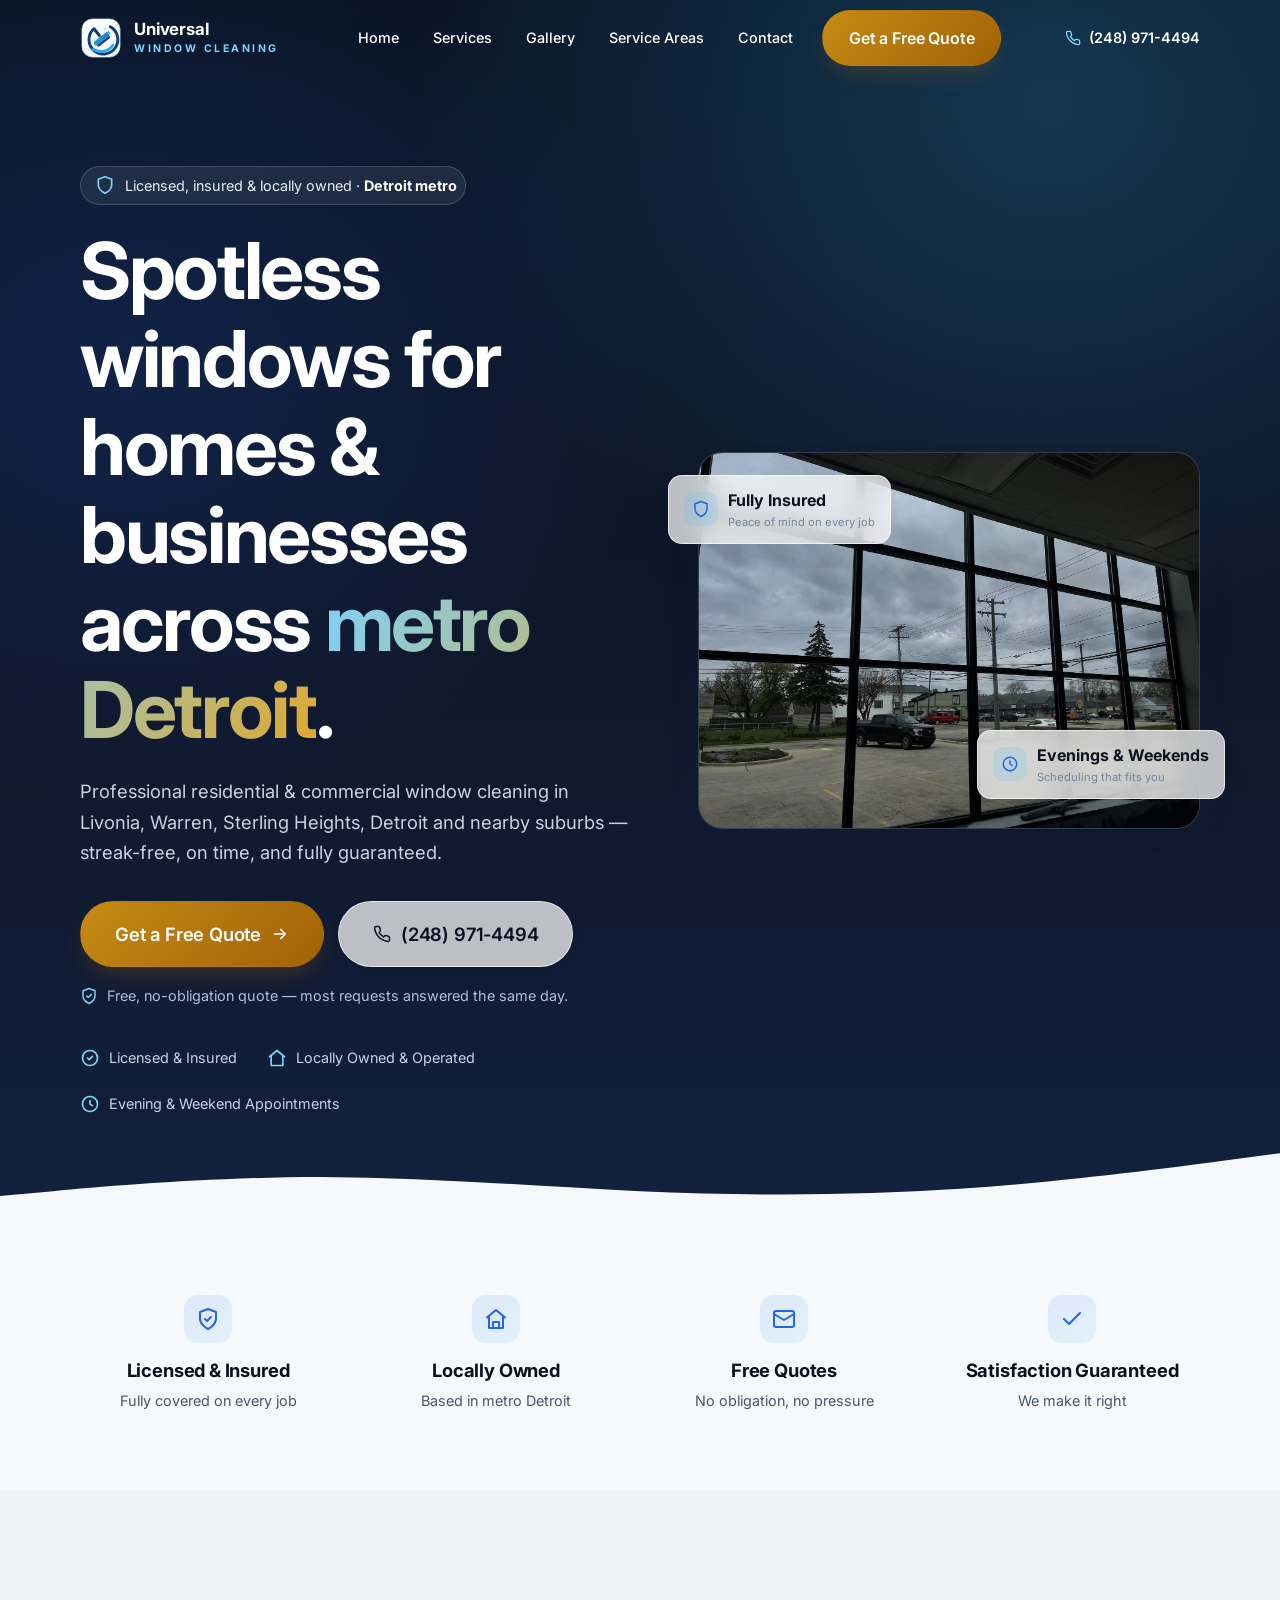
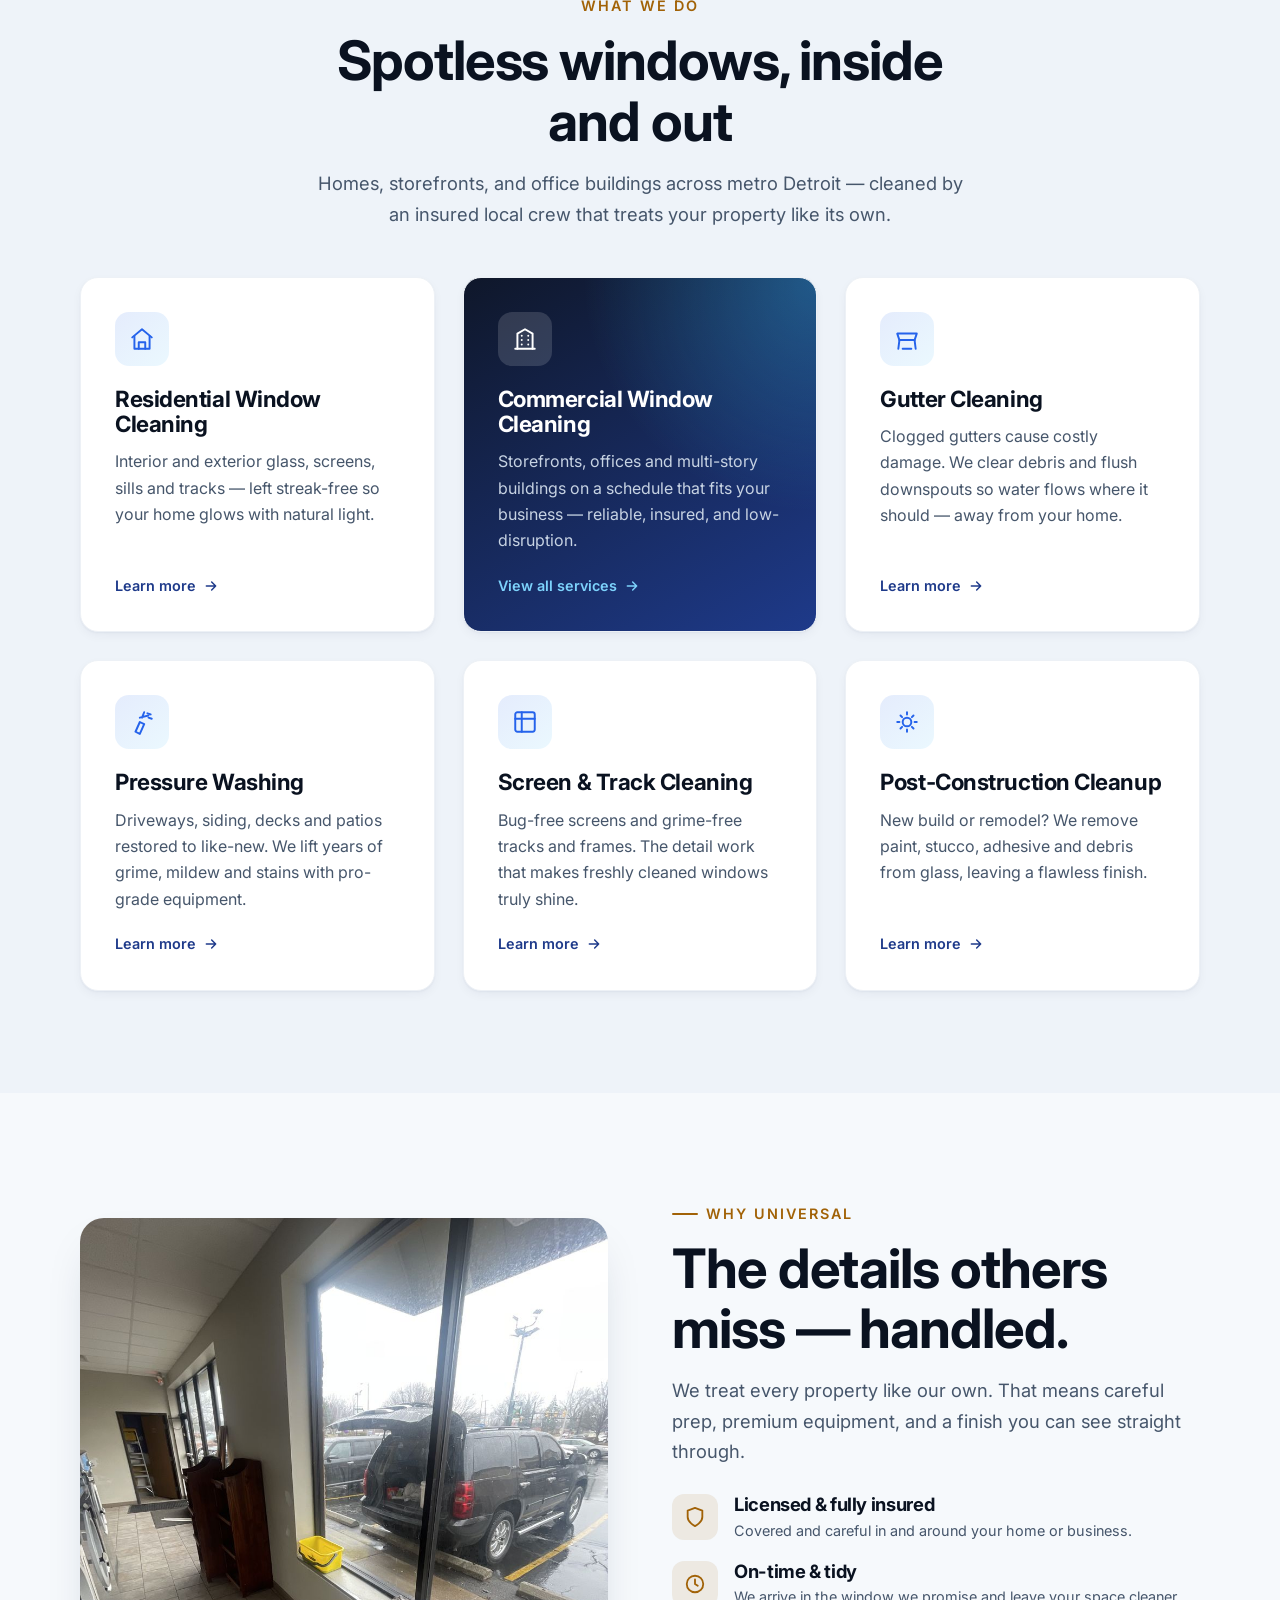
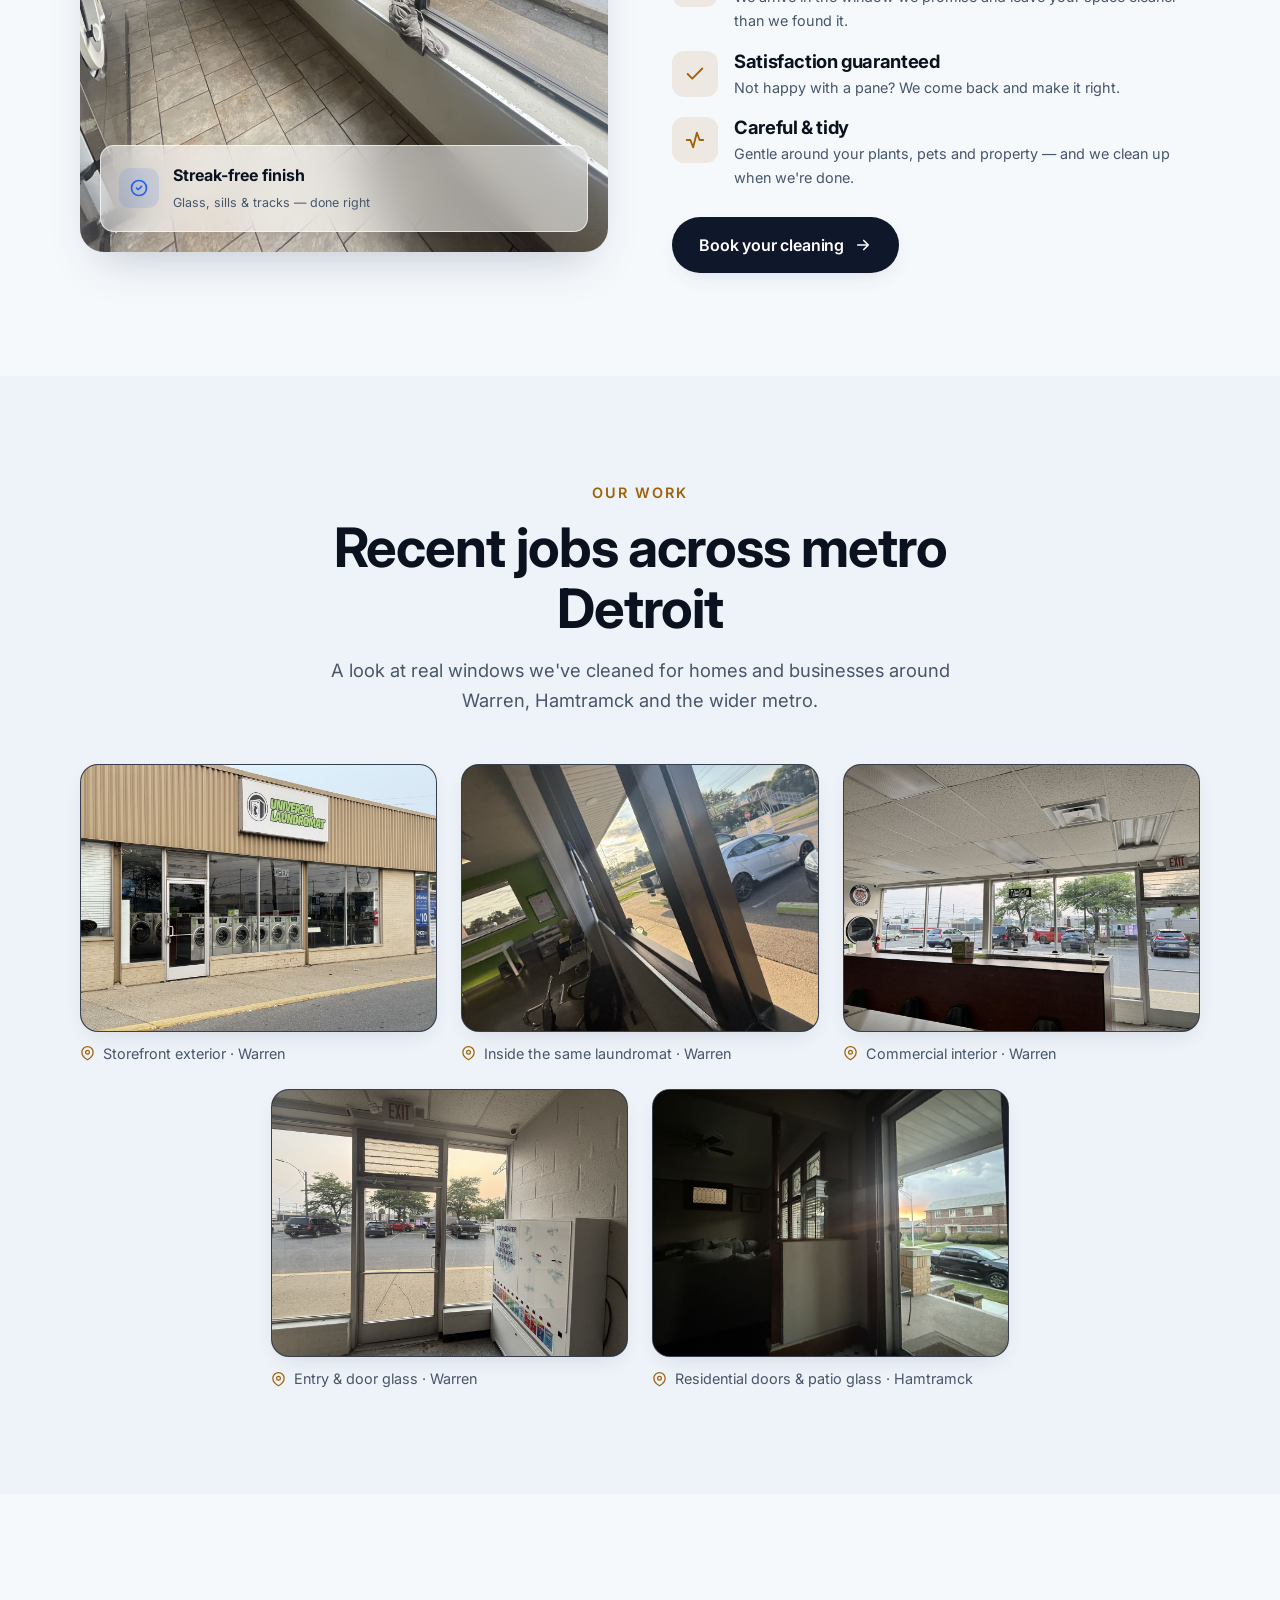
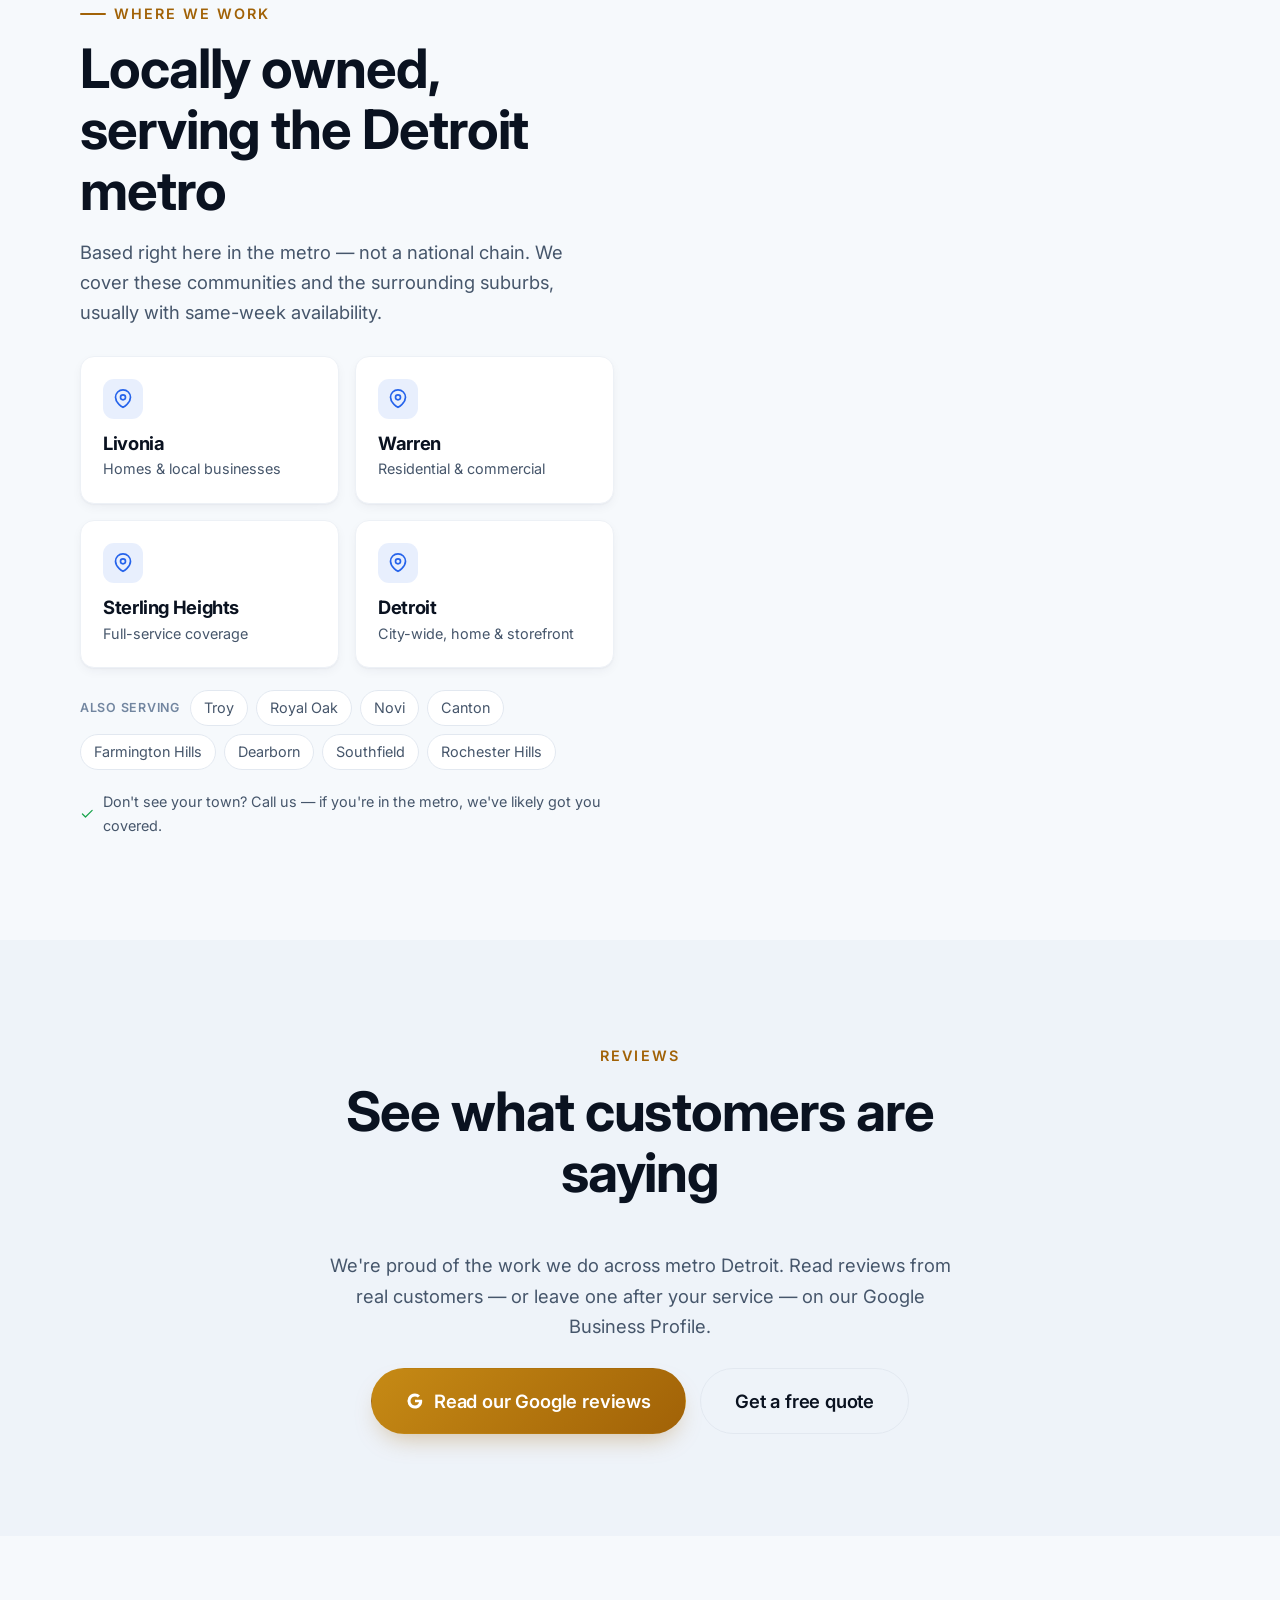
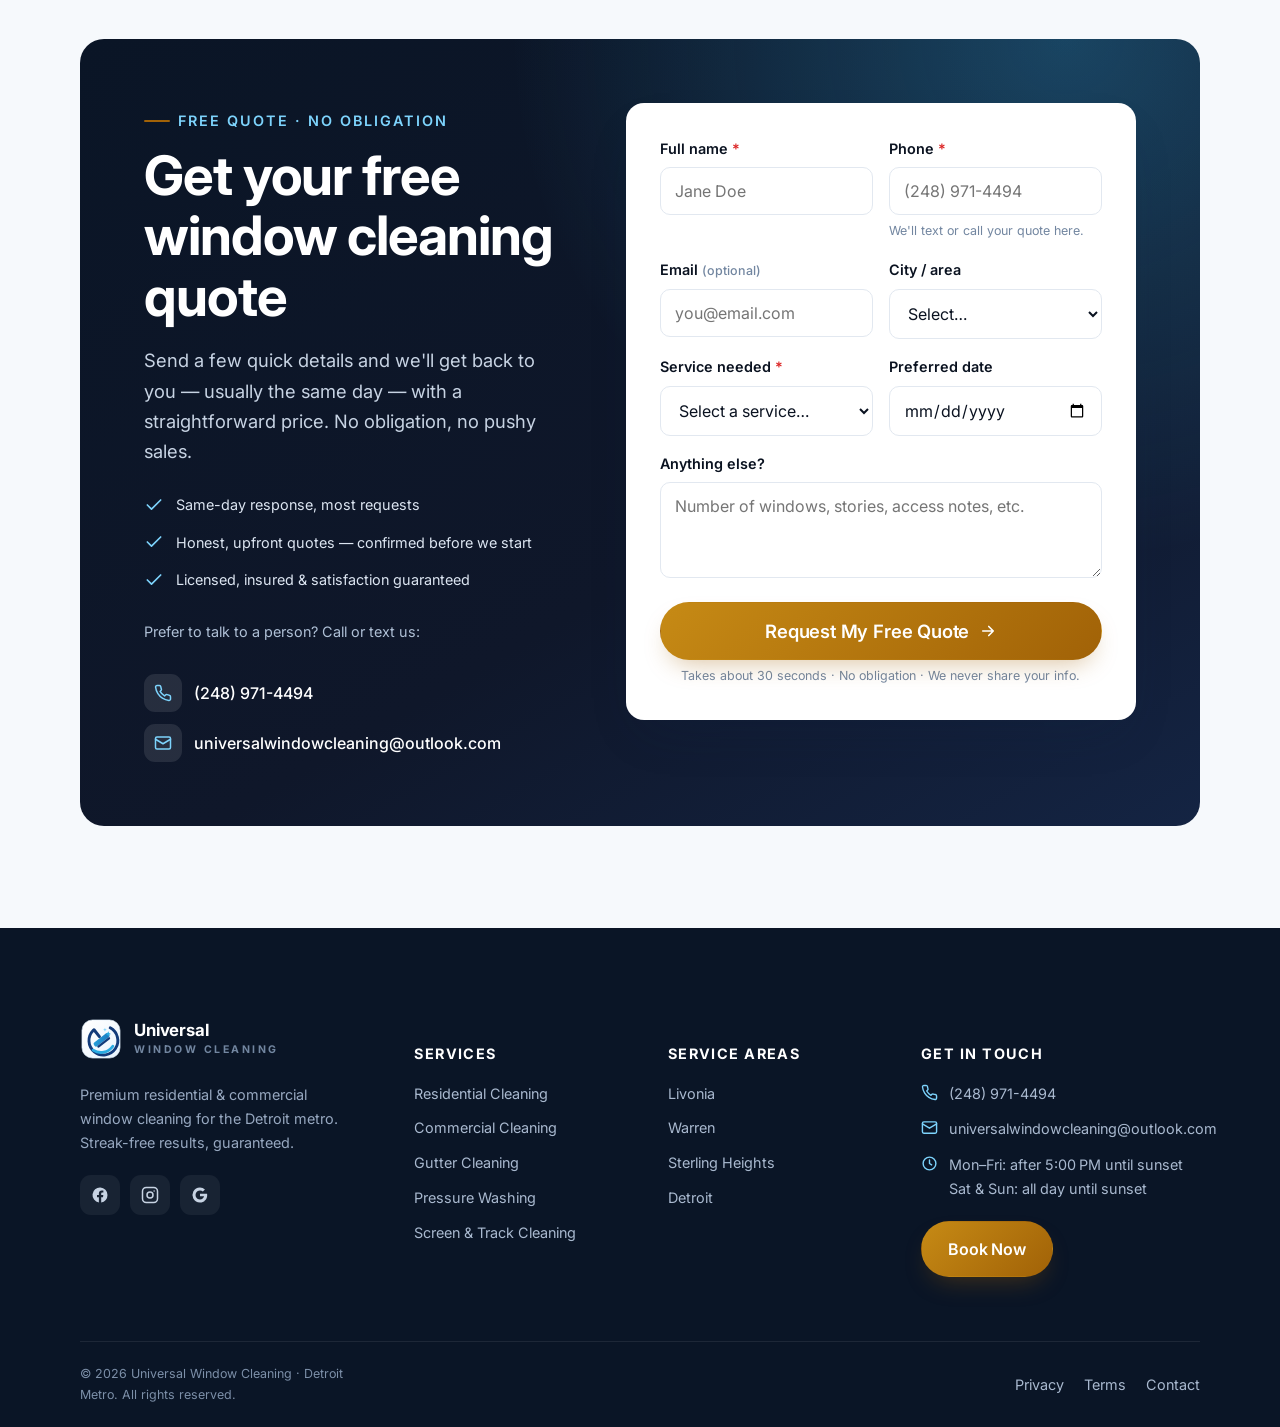
==== commit 7fee485e: "Fix legal text flow and finalize gallery labels" ====
--- a/index.html
+++ b/index.html
@@ -236,7 +236,7 @@
         <div class="section-head center reveal">
           <span class="eyebrow">Our work</span>
           <h2 class="section-title">Recent jobs across metro Detroit</h2>
-          <p class="section-sub">A look at real windows we've cleaned for homes and businesses around Warren, Pontiac, Hamtramck and the wider metro.</p>
+          <p class="section-sub">A look at real windows we've cleaned for homes and businesses around Warren, Hamtramck and the wider metro.</p>
         </div>
         <div class="gallery">
           <figure class="reveal">
@@ -244,22 +244,18 @@
             <figcaption class="gallery__cap"><svg width="20" height="20" viewBox="0 0 24 24" fill="none" stroke="currentColor" stroke-width="2" stroke-linecap="round" stroke-linejoin="round"><path d="M21 10c0 7-9 12-9 12s-9-5-9-12a9 9 0 0 1 18 0z"/><circle cx="12" cy="10" r="3"/></svg> Storefront exterior · Warren</figcaption>
           </figure>
           <figure class="reveal" data-delay="1">
-            <div class="photo-frame"><img src="assets/img/work-5.jpg" alt="Clean interior windows inside the same Warren laundromat" width="975" height="1300" loading="lazy" /></div>
+            <div class="photo-frame"><img src="assets/img/work-4.jpg" alt="Streak-free interior glass inside the same Warren laundromat" width="975" height="1300" loading="lazy" /></div>
             <figcaption class="gallery__cap"><svg width="20" height="20" viewBox="0 0 24 24" fill="none" stroke="currentColor" stroke-width="2" stroke-linecap="round" stroke-linejoin="round"><path d="M21 10c0 7-9 12-9 12s-9-5-9-12a9 9 0 0 1 18 0z"/><circle cx="12" cy="10" r="3"/></svg> Inside the same laundromat · Warren</figcaption>
           </figure>
           <figure class="reveal" data-delay="2">
-            <div class="photo-frame"><img src="assets/img/work-4.jpg" alt="Streak-free interior glass inside the same Warren laundromat" width="975" height="1300" loading="lazy" /></div>
-            <figcaption class="gallery__cap"><svg width="20" height="20" viewBox="0 0 24 24" fill="none" stroke="currentColor" stroke-width="2" stroke-linecap="round" stroke-linejoin="round"><path d="M21 10c0 7-9 12-9 12s-9-5-9-12a9 9 0 0 1 18 0z"/><circle cx="12" cy="10" r="3"/></svg> Inside the same laundromat · Warren</figcaption>
+            <div class="photo-frame"><img src="assets/img/work-1.jpg" alt="Clean commercial interior windows in Warren" width="1300" height="975" loading="lazy" /></div>
+            <figcaption class="gallery__cap"><svg width="20" height="20" viewBox="0 0 24 24" fill="none" stroke="currentColor" stroke-width="2" stroke-linecap="round" stroke-linejoin="round"><path d="M21 10c0 7-9 12-9 12s-9-5-9-12a9 9 0 0 1 18 0z"/><circle cx="12" cy="10" r="3"/></svg> Commercial interior · Warren</figcaption>
           </figure>
           <figure class="reveal">
-            <div class="photo-frame"><img src="assets/img/work-1.jpg" alt="Clean commercial interior windows in Pontiac" width="1300" height="975" loading="lazy" /></div>
-            <figcaption class="gallery__cap"><svg width="20" height="20" viewBox="0 0 24 24" fill="none" stroke="currentColor" stroke-width="2" stroke-linecap="round" stroke-linejoin="round"><path d="M21 10c0 7-9 12-9 12s-9-5-9-12a9 9 0 0 1 18 0z"/><circle cx="12" cy="10" r="3"/></svg> Commercial interior · Pontiac</figcaption>
+            <div class="photo-frame"><img src="assets/img/work-3.jpg" alt="Clean glass entry door in Warren" width="1300" height="975" loading="lazy" /></div>
+            <figcaption class="gallery__cap"><svg width="20" height="20" viewBox="0 0 24 24" fill="none" stroke="currentColor" stroke-width="2" stroke-linecap="round" stroke-linejoin="round"><path d="M21 10c0 7-9 12-9 12s-9-5-9-12a9 9 0 0 1 18 0z"/><circle cx="12" cy="10" r="3"/></svg> Entry &amp; door glass · Warren</figcaption>
           </figure>
           <figure class="reveal" data-delay="1">
-            <div class="photo-frame"><img src="assets/img/work-3.jpg" alt="Clean glass entry door in Pontiac" width="1300" height="975" loading="lazy" /></div>
-            <figcaption class="gallery__cap"><svg width="20" height="20" viewBox="0 0 24 24" fill="none" stroke="currentColor" stroke-width="2" stroke-linecap="round" stroke-linejoin="round"><path d="M21 10c0 7-9 12-9 12s-9-5-9-12a9 9 0 0 1 18 0z"/><circle cx="12" cy="10" r="3"/></svg> Entry &amp; door glass · Pontiac</figcaption>
-          </figure>
-          <figure class="reveal" data-delay="2">
             <div class="photo-frame"><img src="assets/img/work-6.jpg" alt="Clean residential patio door glass in Hamtramck" width="975" height="1300" loading="lazy" /></div>
             <figcaption class="gallery__cap"><svg width="20" height="20" viewBox="0 0 24 24" fill="none" stroke="currentColor" stroke-width="2" stroke-linecap="round" stroke-linejoin="round"><path d="M21 10c0 7-9 12-9 12s-9-5-9-12a9 9 0 0 1 18 0z"/><circle cx="12" cy="10" r="3"/></svg> Residential doors &amp; patio glass · Hamtramck</figcaption>
           </figure>
--- a/assets/css/styles.css
+++ b/assets/css/styles.css
@@ -394,7 +394,11 @@
 /* =====================================================================
    Gallery  (before/after grid)
    ===================================================================== */
-.gallery { display: grid; grid-template-columns: repeat(3, 1fr); gap: clamp(16px, 2vw, 24px); }
+/* Wrapping row so an incomplete last row stays centred (5 items = 3 + 2). */
+.gallery { --gal-gap: clamp(16px, 2vw, 24px); display: flex; flex-wrap: wrap; justify-content: center; gap: var(--gal-gap); }
+.gallery > figure { flex: 0 1 calc((100% - 2 * var(--gal-gap)) / 3); margin: 0; }
+@media (max-width: 1024px) { .gallery > figure { flex-basis: calc((100% - var(--gal-gap)) / 2); } }
+@media (max-width: 720px) { .gallery > figure { flex-basis: 100%; } }
 .gallery .ba { aspect-ratio: 4 / 3; border-radius: var(--r-lg); box-shadow: var(--shadow-md); }
 .gallery__cap { margin-top: 10px; font-size: var(--fs-sm); color: var(--color-fg-soft); display: flex; align-items: center; gap: 8px; }
 .gallery__cap svg { width: 15px; height: 15px; color: var(--color-accent); }
@@ -600,10 +604,18 @@
 .legal { max-width: 760px; margin-inline: auto; }
 .legal h2 { font-size: var(--fs-2xl); margin-top: 40px; }
 .legal h2:first-child { margin-top: 0; }
-.legal p, .legal li { color: var(--color-fg-soft); font-size: var(--fs-lg); margin-top: 14px; line-height: 1.7; }
-.legal ul { margin-top: 12px; padding-left: 4px; display: grid; gap: 8px; }
-.legal li { display: flex; gap: 12px; margin-top: 0; }
-.legal li::before { content: ""; width: 7px; height: 7px; border-radius: 50%; background: var(--color-accent); flex: none; margin-top: 12px; }
+.legal p, .legal li { color: var(--color-fg-soft); font-size: var(--fs-lg); line-height: 1.7; }
+.legal p { margin-top: 14px; }
+/* Plain block list. Never flex/grid here: those would turn inline children
+   (<strong>, <a>, text runs) into separate items and break the line flow. */
+.legal ul, .legal ol { display: block; margin-top: 12px; padding-left: 0; list-style: none; }
+.legal li { display: block; position: relative; padding-left: 24px; margin-top: 10px; }
+.legal li::before {
+  content: ""; position: absolute; left: 4px; top: 0.72em;
+  width: 7px; height: 7px; border-radius: 50%; background: var(--color-accent);
+}
+.legal li > * { display: inline; }            /* keep <strong>/<a> inline */
+.legal strong { color: var(--color-fg); font-weight: 700; }
 .legal .updated { font-size: var(--fs-sm); color: var(--color-fg-mute); margin-top: 8px; }
 
 /* Nearby-suburb chips in the service-area section */
